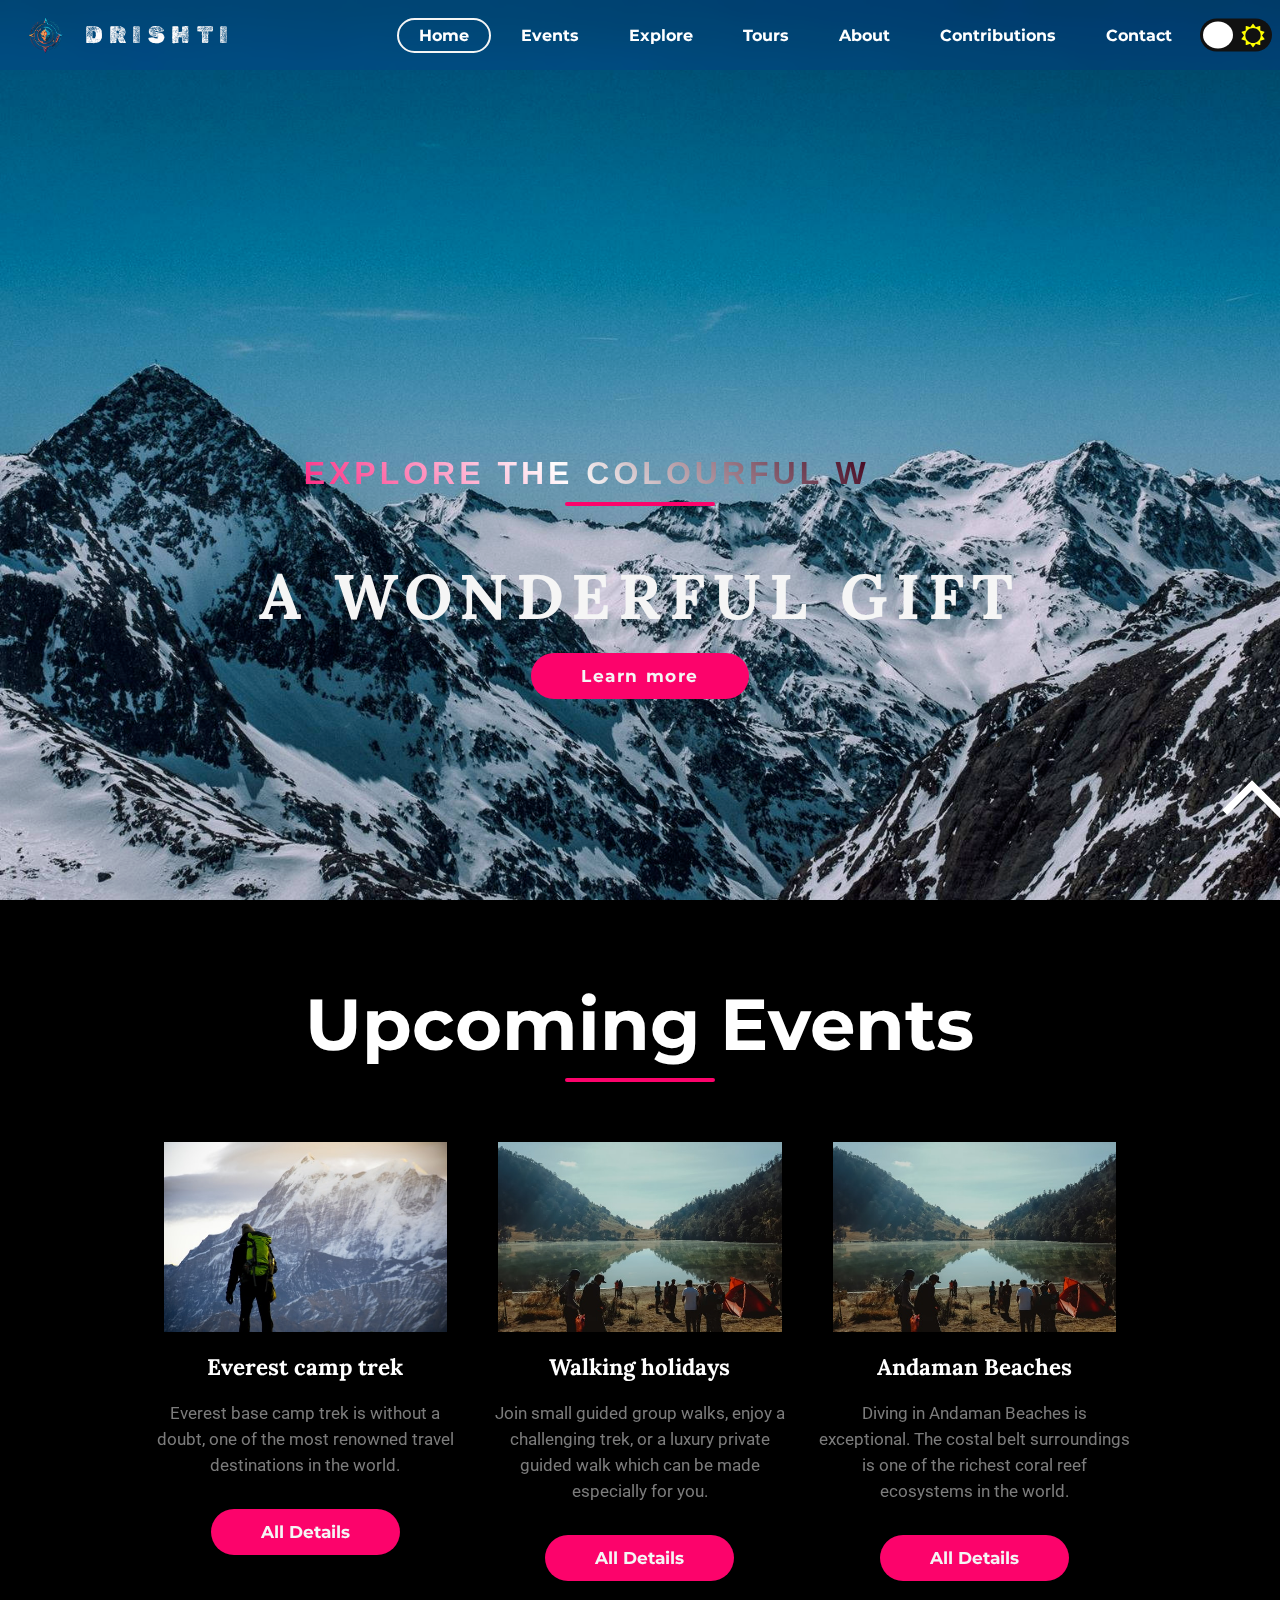
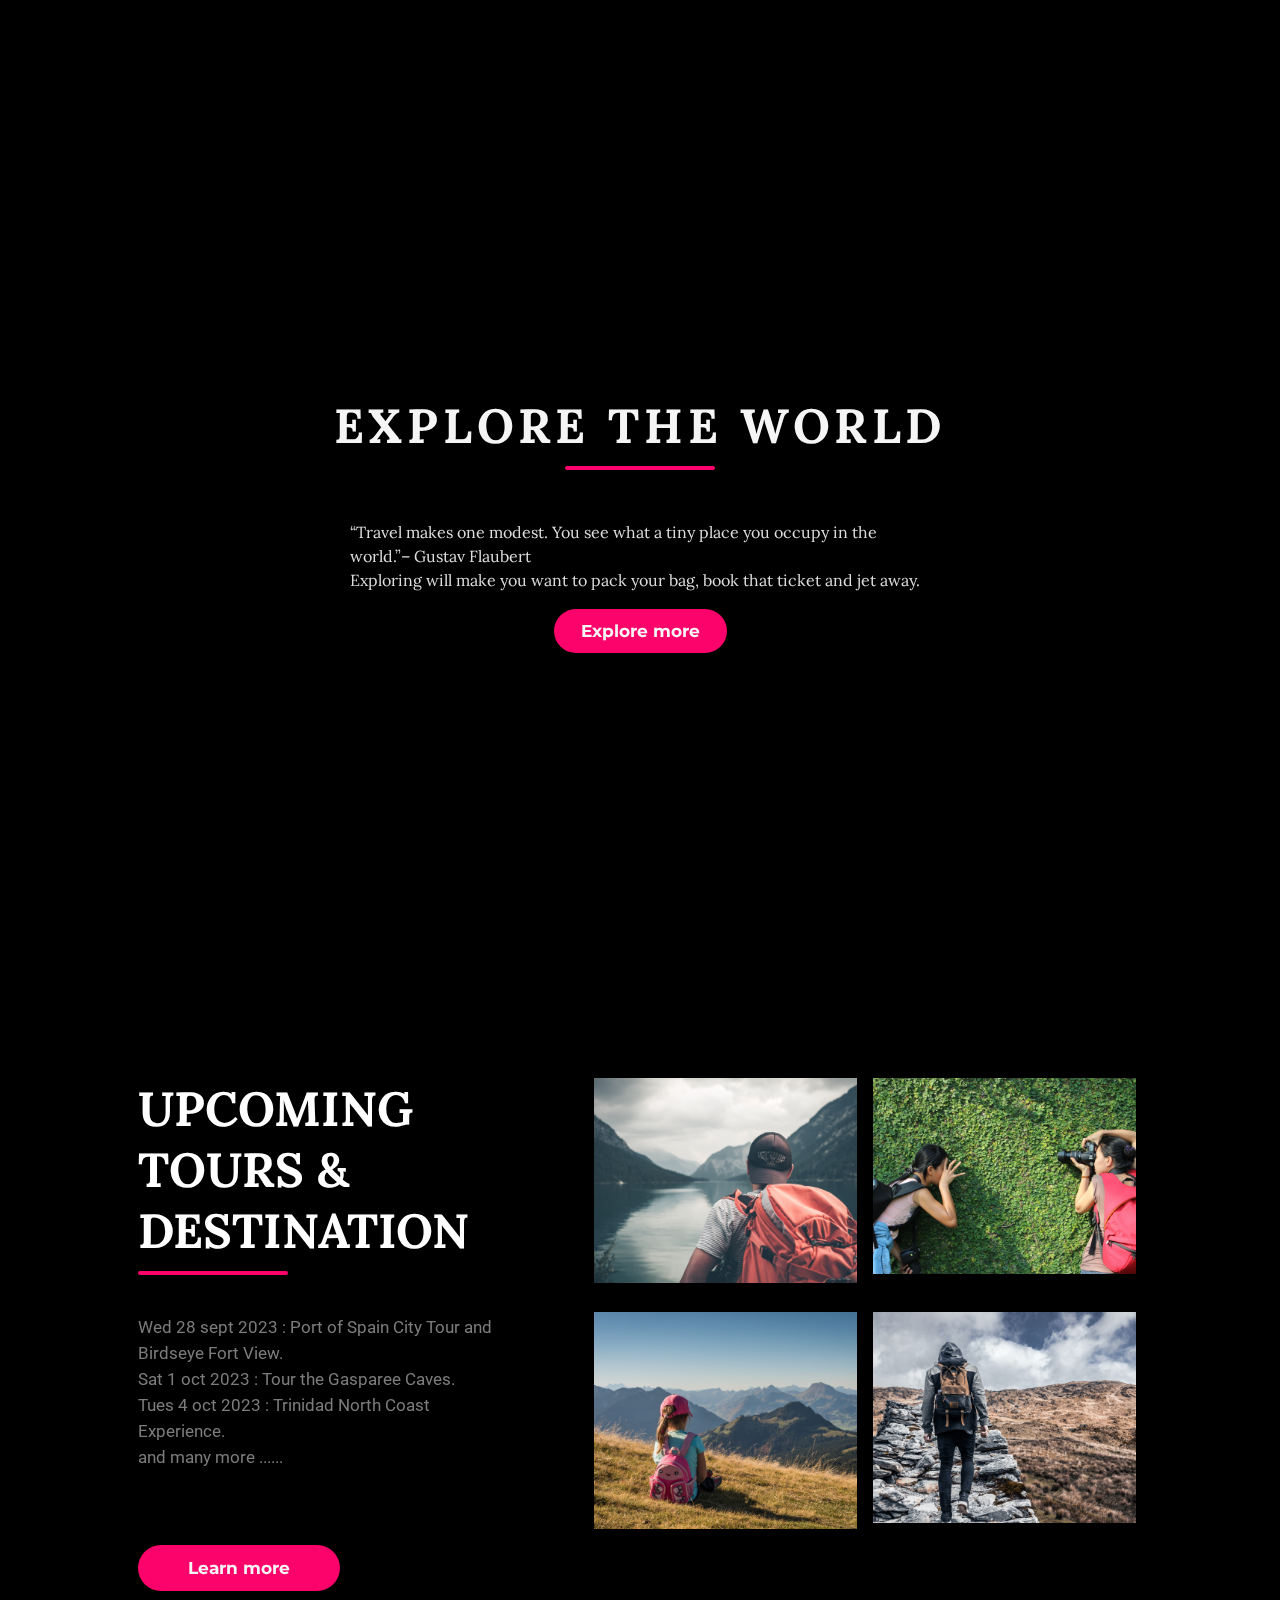
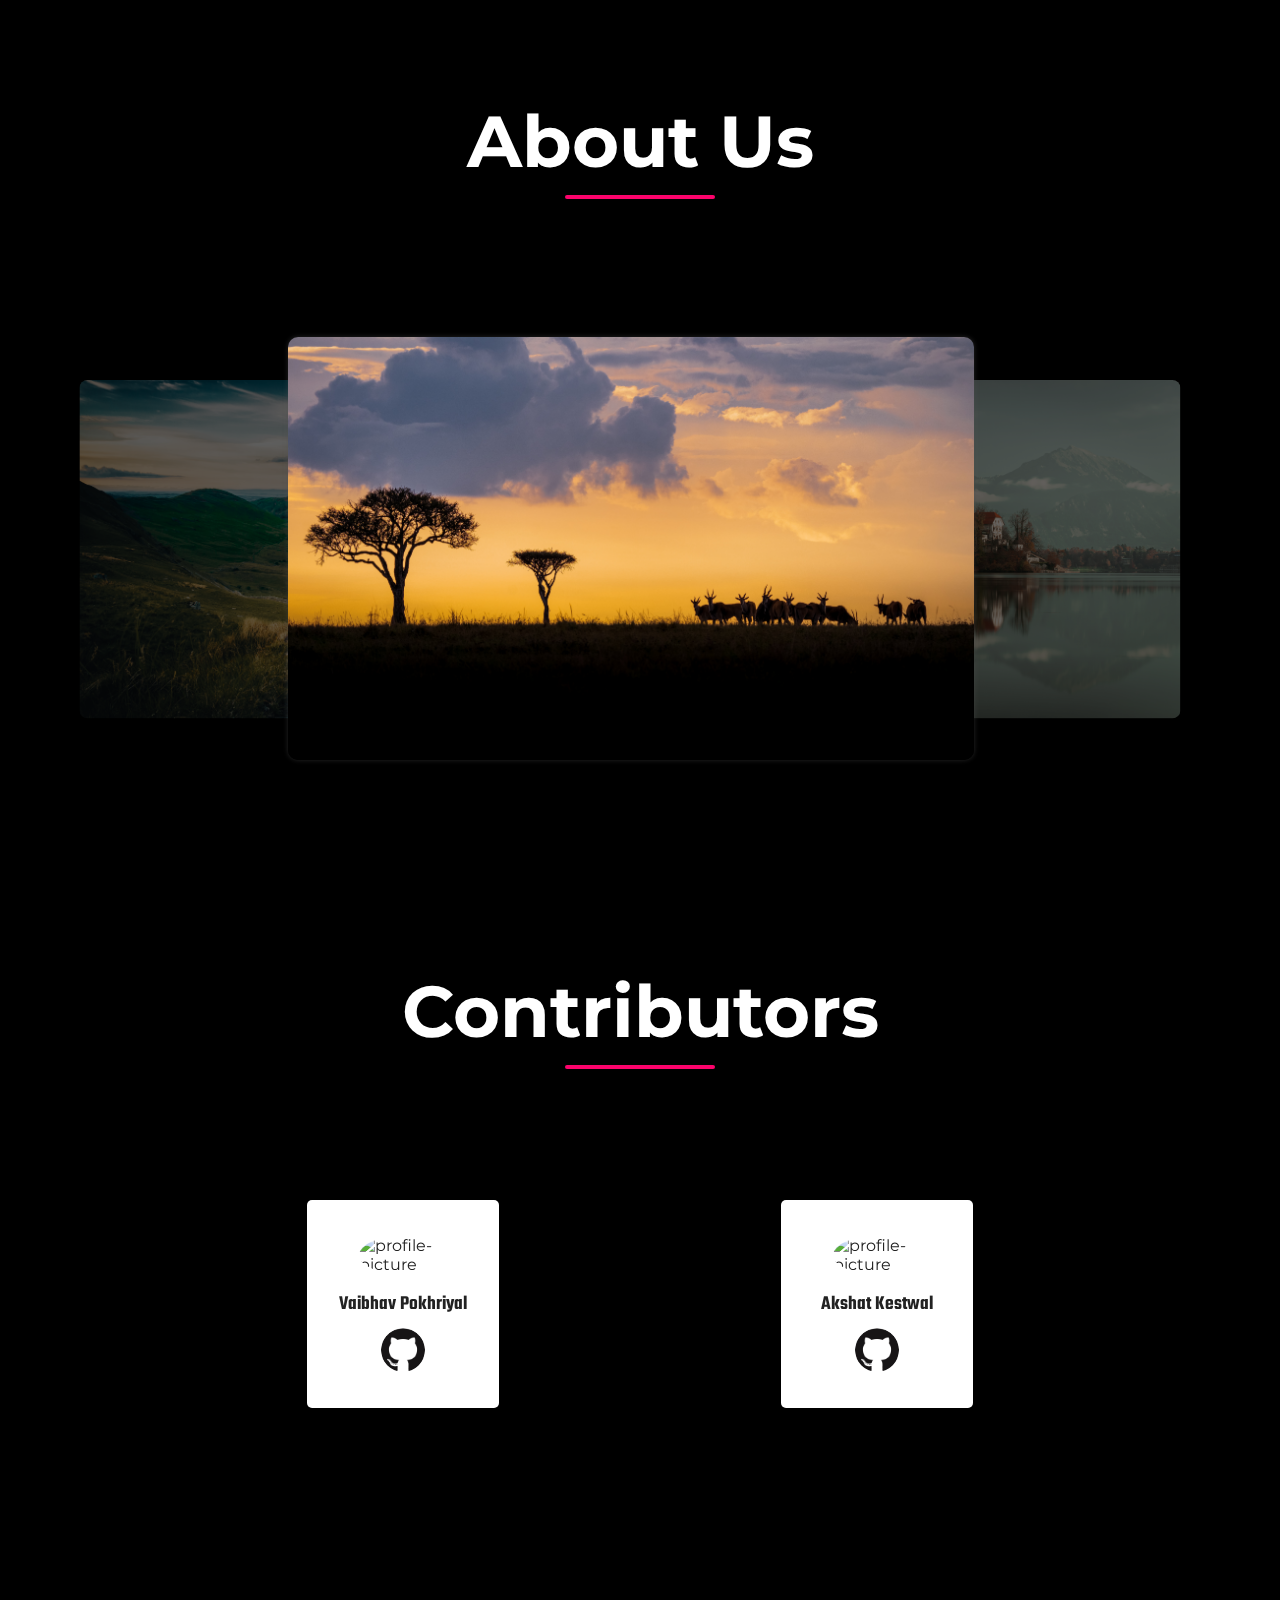
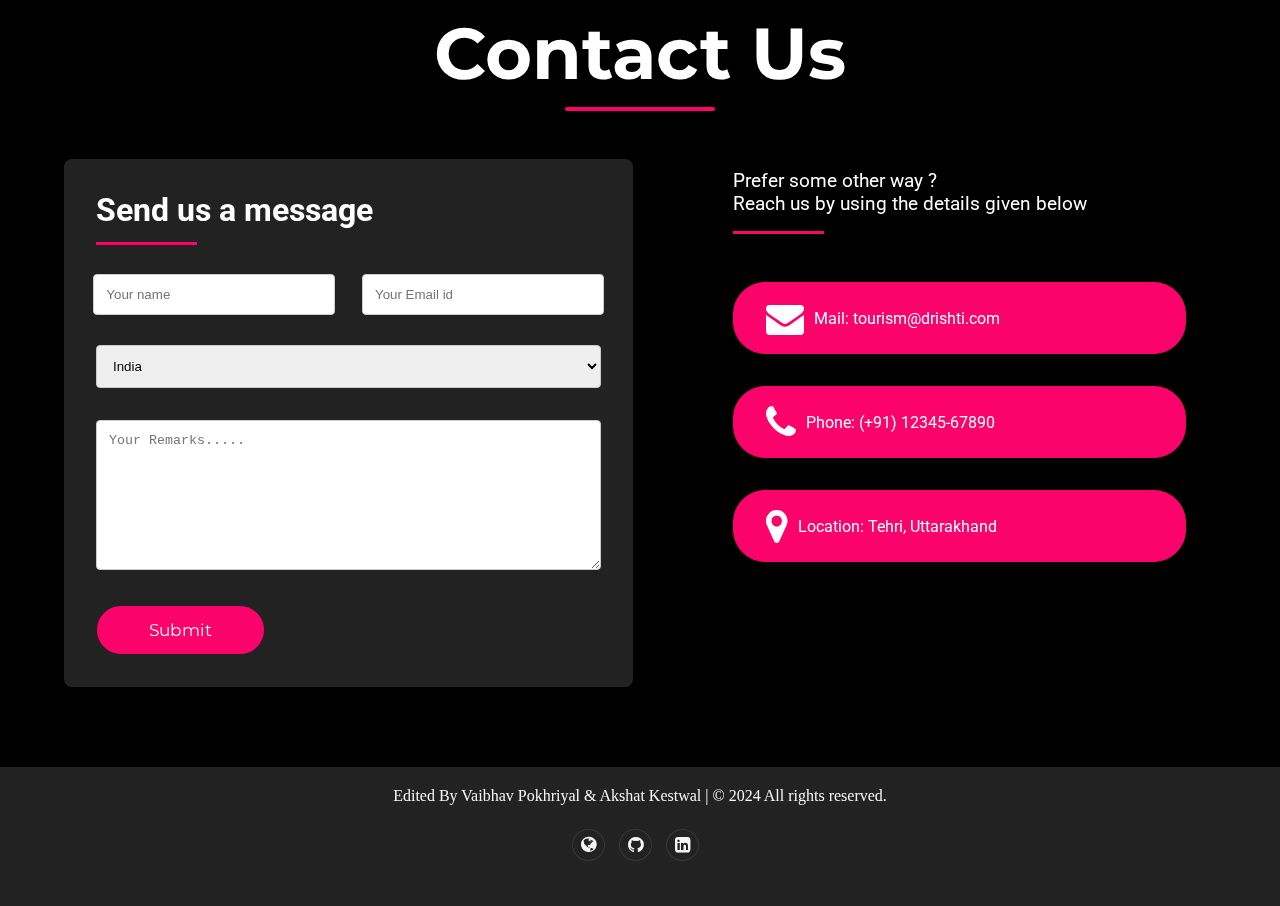
==== tourism-website-main/index.html @ ab13d8f0 "Added Web homepage" ====
<!DOCTYPE html>
<html lang="en">
    <head>
        <meta charset="UTF-8" />
        <meta http-equiv="X-UA-Compatible" content="IE=edge" />
        <meta name="viewport" content="width=device-width, initial-scale=1.0" />
        <title>Drishti</title>
        <link
            rel="stylesheet"
            href="https://cdnjs.cloudflare.com/ajax/libs/font-awesome/4.7.0/css/font-awesome.min.css"
        />
        <link rel="stylesheet" href="css/style.css" />
        <link rel="stylesheet" href="css/responsive.css" />
        <link
            rel="apple-touch-icon"
            sizes="180x180"
            href="img/apple-touch-icon.png"
        />
        <link
            rel="icon"
            type="image/png"
            sizes="32x32"
            href="img/favicon-32x32.png"
        />
        <link
            rel="icon"
            type="image/png"
            sizes="16x16"
            href="img/favicon-16x16.png"
        />
        <link rel="manifest" href="/site.webmanifest" />
    </head>
    <body
        onload='if (window.location.href.substr(window.location.href.length - 6) == "#about") { introAboutLogoTransition(); }'
    >
        <!--navbar-->
        <nav class="navbar glass" style="height: 70px">
            <span
                ><a href="#home" style="display: flex; align-items: center"
                    ><img
                        class="img2"
                        src="./img/mountain.png"
                        width="40"
                        style="margin: -25px -10px -25px -20px"
                    />
                    <h1 class="logo">&nbsp;DRISHTI</h1></a
                ></span
            >
            <ul class="nav-links">
                <li>
                    <a href="#home" id="pri" class="active cir_border">Home</a>
                </li>
                <li><a href="#events" id="sec" class="cir_border">Events</a></li>
                <li>
                    <a href="#explore" id="tri" class="cir_border">Explore</a>
                </li>
                <li>
                    <a href="#tours" id="quad" class="cir_border">Tours</a>
                </li>
                <li><a href="#about" id="quint" class="cir_border">About</a></li>
                <li>
                    <a href="#contribution" id="hex" class="cir_border"
                        >Contributions</a
                    >
                </li>
                <li>
                    <a href="#contact" id="hept" class="cir_border">Contact</a>
                </li>
                <li>
                    <div>
                        <input
                            type="checkbox"
                            class="checkbox dark"
                            id="checkbox"
                        />
                        <label for="checkbox" class="label">
                            <i class="fa fa-moon-o"></i>
                            <i class="fa fa-sun-o"></i>
                            <div class="ball"></div>
                        </label>
                    </div>
                </li>
            </ul>
            <img src="./img/menu-btn.png" alt="" class="menu-btn" />
        </nav>
        <!--navbar-->

        <header id="home">
            <div class="header-content">
                <h2 id="quote">Explore the colourful World</h2>
                <div class="line"></div>
                <h1>A WONDERFUL GIFT</h1>
                <a
                    href="#about"
                    class="ctn"
                    onclick='removeall(); $("#quad").css("border", "2px solid whitesmoke"); $("#quad").css("border-radius", "20px");'
                    >Learn more</a
                >
            </div>
        </header>

        <!--Events-->
        <section class="events" id="events">
            <div class="container">
                <div class="title">
                    <h1 class="dark">Upcoming Events</h1>
                    <div class="line"></div>
                </div>
                <div class="row">
                    <article class="card col">
                        <img class="card-img" src="./img/img1.jfif" />
                        <h4 class="dark">Everest camp trek</h4>
                        <p class="font-color">
                            Everest base camp trek is without a doubt, one of
                            the most renowned travel destinations in the world.
                        </p>
                        <a href="#" class="ctn">All Details</a>
                    </article>
                    <article class="card col">
                        <img src="./img/img2.jfif" />
                        <h4 class="dark">Walking holidays</h4>
                        <p class="font-color">
                            Join small guided group walks, enjoy a challenging
                            trek, or a luxury private guided walk which can be
                            made especially for you.
                        </p>
                        <a href="#" class="ctn">All Details</a>
                    </article>
                    <article class="card col">
                        <img src="./img/img2.jfif" />
                        <h4 class="dark">Andaman Beaches</h4>
                        <p class="font-color">
                            Diving in Andaman Beaches is exceptional. The costal
                            belt surroundings is one of the richest coral reef
                            ecosystems in the world.
                        </p>
                        <a href="#" class="ctn">All Details</a>
                    </article>
                </div>
            </div>
        </section>
        <!--Events-->

        <!--Explore-->
        <section class="explore" id="explore">
            <div class="explore-content">
                <h1>EXPLORE THE WORLD</h1>
                <div class="line"></div>
                <p>
                    “Travel makes one modest. You see what a tiny place you
                    occupy in the world.”– Gustav Flaubert <br />Exploring will
                    make you want to pack your bag, book that ticket and jet
                    away.
                </p>
                <a href="#" class="ctn">Explore more</a>
            </div>
        </section>
        <!--Explore-->

        <!--tours-->
        <section class="tours" id="tours">
            <div class="container row">
                <div class="col content-col">
                    <h1 class="font-color">UPCOMING TOURS & DESTINATION</h1>
                    <div class="line"></div>
                    <p>
                        Wed 28 sept 2023 : Port of Spain City Tour and Birdseye
                        Fort View. <br />
                        Sat 1 oct 2023 : Tour the Gasparee Caves.<br />
                        Tues 4 oct 2023 : Trinidad North Coast Experience.
                        <br />
                        and many more ......
                    </p>
                    <a href="#" class="ctn">Learn more</a>
                </div>
                <div class="image-col">
                    <div class="image-gallery">
                        <img src="./img/img3.png" alt="" />
                        <img src="./img/img4.png" alt="" />
                        <img src="./img/img5.png" alt="" />
                        <img src="./img/img6.png" alt="" />
                    </div>
                </div>
            </div>
            <br /><br /><br /><br />
        </section>
        <!--tours-->

        <!-- About -->
        <section id="about">
            <div class="title">
                <h1 class="font-color">About Us</h1>
                <div class="line"></div>
            </div>
            <br />
            <div id="about_us">
                <div class="boxx">
                    <div class="containerx">
                        <input type="radio" name="slider" id="item-1" checked />
                        <input type="radio" name="slider" id="item-2" />
                        <input type="radio" name="slider" id="item-3" />
                        <div class="cards">
                            <label class="cardt" for="item-1" id="col-img-1">
                                <img src="./img/carousel-img4.jpg" />
                            </label>
                            <label class="cardt" for="item-2" id="col-img-2">
                                <img src="./img/carousel-img5.jpg" />
                            </label>
                            <label class="cardt" for="item-3" id="col-img-3">
                                <img src="./img/carousel-img6.jpg" />
                            </label>
                            
                        </div>
                    </div>
                    <span id="about-quad"
                        ><a href="#home"
                            ><center>
                                <h1
                                    style="
                                        font-family: var(--ff-montserrat);
                                        color: white;
                                    "
                                >
                                    Find that
                                </h1>
                                <br />
                                <img
                                    class="img2"
                                    src="./img/logo_dark.jpg"
                                    width="200"
                                    style="border-radius: 12%"
                                />
                                <br />
                                <h1 class="logo" style="font-size: 50px">
                                    DRISHTI
                                </h1>
                            </center>
                        </a>
                    </span>
                </div>
            </div>
        </section>
        <!-- About -->

        <!-- Contributions -->
        <div class="title">
            <h1 class="font-color">Contributors</h1>
            <div class="line"></div>
        </div>
        <section class="contributors" id="contribution">
            <div class="concard">
                <img
                    src="https://github.com/VaibhavPo.png"
                    alt="profile-picture"
                    class="pfp"
                />
                <div class="text">
                    <h1>Vaibhav Pokhriyal</h1>
                </div>
                <div class="logolink">
                    <a href="https://github.com/VaibhavPo" target="_blank"
                        ><img
                            src="img/GitHub120px.png"
                            alt="Github-Logo"
                            class="github-logo"
                    /></a>
                </div>
            </div>


            <div class="concard">
                <img
                    src="https://github.com/Akshatkestwal4.png"
                    alt="profile-picture"
                    class="pfp"
                />
                <div class="text">
                    <h1>Akshat Kestwal</h1>
                </div>
                <div class="logolink">
                    <a href="https://github.com/Akshatkestwal4" target="_blank"
                        ><img
                            src="img/GitHub120px.png"
                            alt="Github-Logo"
                            class="github-logo"
                    /></a>
                </div>
            </div>





<!--  -->








        </section>
        <!-- Contributions -->

        <!-- contact -->
        <section id="contact">
            <div class="title">
                <h1 class="font-color">Contact Us</h1>
                <div class="line"></div>
            </div>
            <div class="contact_us">
                <form class="cform" action="" method="post">
                    <div class="crow-message">
                        <h1 class="color">Send us a message</h1>
                        <div></div>
                    </div>
                    <div class="crow-in">
                        <input
                            type="text"
                            id="name"
                            name="name"
                            placeholder="Your name"
                        />
                        <input
                            type="text"
                            id="email"
                            name="email"
                            placeholder="Your Email id"
                        />
                    </div>
                    <div class="crow">
                        <div class="ccol-left">
                            <select name="country" id="country">
                                <option value="India">India</option>
                                <option value="Russia">Russia</option>
                                <option value="usa">USA</option>
                                <option value="Japan">Japan</option>
                                <option value="France">France</option>
                                <option value="Brazil">Brazil</option>
                            </select>
                        </div>
                    </div>
                    <div class="crow">
                        <div class="ccol-left">
                            <textarea
                                type="text"
                                id="remarks"
                                name="remarks"
                                placeholder="Your Remarks....."
                                style="height: 150px"
                            ></textarea>
                        </div>
                    </div>
                    <input class="crow-s" type="submit" value="Submit" />
                </form>
                <div class="cbox">
                    <div>
                        <p class="cbox-message">
                            Prefer some other way ?<br />Reach us by using the
                            details given below
                        </p>
                        <div class="cbox-line"></div>
                    </div>
                    <div class="c_boxx">
                        <a href="mailto:abc@gmail.com"
                            ><i class="fa fa-envelope"></i>
                            Mail: tourism@drishti.com
                        </a>
                    </div>
                    <div class="c_boxx">
                        <a href="tel:+91-12345-67890"
                            ><i class="fa fa-phone"></i>
                            Phone: (+91) 12345-67890
                        </a>
                    </div>
                    <div class="c_boxx">
                        <a href="#"
                            ><i class="fa fa-map-marker"></i>
                            Location: Tehri, Uttarakhand
                        </a>
                    </div>
                </div>
            </div>
        </section>
        <!-- contact  -->
        <!-- up scroll -->
        <i class="arrow"  onclick="topFunction()" id="upbtn"></i>
        <!-- end -->
        <!--footer-->
        <section class="footer">
            <span
                >Edited By Vaibhav Pokhriyal & Akshat Kestwal | &#169; 2024 All rights
                reserved.</span
            >
            <div class="social">
                <li>
                    <a
                        href=""
                        target="_blank"
                        rel="noreferrer"
                        ><i class="fa fa-globe"></i
                    ></a>
                    <a
                        href="https://github.com/VaibhavPo"
                        target="_blank"
                        rel="noreferrer"
                        ><i class="fa fa-github"></i
                    ></a>
                    <a
                        href="https://www.linkedin.com/in/vaibhav-pokhriyal-237b86259/"
                        target="_blank"
                        rel="noreferrer"
                        ><i class="fa fa-linkedin-square"></i
                    ></a>
                </li>
            </div>
        </section>
        <!--footer-->

        <script>
            const menuBtn = document.querySelector(".menu-btn");
            const navlinks = document.querySelector(".nav-links");

            menuBtn.addEventListener("click", () => {
                navlinks.classList.toggle("mobile-menu");
            });
        </script>
        <script src="https://code.jquery.com/jquery-3.6.0.js"></script>
        <script src="js/script.js"></script>
    </body>
</html>
---- tourism-website-main/css/style.css ----
/* Google fonts */

@import url("https://fonts.googleapis.com/css2?family=Lora:wght@400;700&family=Montserrat:wght@400;800&family=Parisienne&family=Roboto&family=Teko:wght@300&display=swap");
@import url("https://fonts.googleapis.com/css2?family=Rubik+Dirt&display=swap");

/* Root element (aka html) */
:root {
  box-sizing: border-box;
  scroll-behavior: smooth;

  /* CSS Variables */
  /* Fonts */
  --ff-parisienne: "Parisienne", cursive;
  --ff-montserrat: "Montserrat", sans-serif;
  --ff-lora: "Lora", serif;
  --ff-roboto: "Roboto", sans-serif;
  --ff-rubik-dirt: "Rubik Dirt", cursive;
  --fs-paragraphs: calc(0.8rem + 0.35vw);
  --fs-links-btns: calc(0.65rem + 0.5vw);
}

/* Global */
*,
*::before,
*::after {
  margin: 0;
  padding: 0;
  box-sizing: inherit;
}

img {
  max-width: 100%;
  display: block;
}

a {
  text-decoration: none;
}

ul {
  list-style: none;
}

span {
  color: #7c7c7c;
  padding: 0px 40px;
}

/* .active {
  color: #fc036b;
  border-radius: 20px;
  background: whitesmoke;
  font-weight: bold;
} */

body,
html {
  overflow-x: hidden;
  box-sizing: border-box;
}

.container {
  width: 98%;
  max-width: 91rem;
  margin: 0 auto;
}

/*scrollbar*/

::-webkit-scrollbar {
  width: 10px;
}

::-webkit-scrollbar-thumb {
  background: gray;
  border-radius: 10px;
}

/* Navbar */

.navbar {
  position: fixed;
  top: 0;
  left: 0;
  background: rgba(0, 0, 0, 0.2);
  backdrop-filter: saturate(180%) blur(10px);
  display: flex;
  width: 100%;
  justify-content: space-between;
  align-items: center;
  padding: 12px 5px;
  z-index: 10;
  color: whitesmoke;
}

.logo {
  font-family: var(--ff-rubik-dirt);
  font-size: 1.5rem;
  text-transform: uppercase;
  letter-spacing: 0.4rem;
  padding: 0 1.2rem;
  font-weight: 300;
  color: rgb(254, 252, 252); 
  
  
}



.nav-links {
  display: flex;
  align-items: center;
}

.nav-links li {
  font-family: var(--ff-montserrat);
  margin: 0px 15px;
}

.nav-links li a {
  color: white;
  cursor: pointer;
}

.cir_border {
  padding: 6px 20px;
  font-weight: bold;
  border: 2px hidden whitesmoke;
  border-radius: 20px;
  margin: 0px -10px;
}

header {
  width: 100vw;
  height: 100vh;
  background-image: url("../img/bg.png");
  background-position: bottom;
  background-attachment: fixed;
  background-size: cover;
  display: flex;
  align-items: end;
  justify-content: center;
}

.header-content {
  font-family: var(--ff-lora);
  letter-spacing: 0.5rem;
  color: whitesmoke;
  text-align: center;
  z-index: 1;
  padding: 4rem;
  margin-bottom: 150px;
}

.header-content a {
  letter-spacing: 0.1rem;
}

.header-content h2 {
  font-size: 4vmin;
}

.line {
  width: 150px;
  height: 4px;
  background: #fc036b;
  margin: 10px auto;
  border-radius: 5px;
}

.header-content h1 {
  font-size: 7vmin;
  margin-top: 50px;
  margin-bottom: 30px;
}

.ctn {
  font-family: var(--ff-montserrat);
  font-size: var(--fs-links-btns);
  font-weight: 700;
  padding: 13px 50px;
  background: #fc036b;
  border-radius: 30px;
  color: whitesmoke;
}

.menu-btn {
  position: absolute;
  top: 30px;
  right: 30px;
  width: 40px;
  cursor: pointer;
  display: none;
}

/* Events */
section {
  width: 80%;
  margin: 80px auto;
}

.title {
  text-align: center;
  font-family: var(--ff-montserrat);
  font-size: 4vmin;
}

.row {
  display: flex;
  width: 100%;
  justify-content: space-between;
  align-items: center;
}

.card {
  cursor: pointer;
  height :400px
}

.row .col {
  display: flex;
  flex-direction: column;
  align-items: center;
  margin: 10px;
  height: 450px;
}

.row .col img {
  width: 90%;
}

.events .row {
  margin-top: 50px;
}

.col > h4 {
  font-size: calc(1rem + 0.5vw);
  margin: 20px auto;
  font-family: var(--ff-lora);
}

.col p {
  color: #7c7c7c;
  padding: 0px 40px;
  font-size: var(--fs-paragraphs);
  font-family: var(--ff-roboto);
}

.col > p {
  color: #7c7c7c;
  padding: 0;
  line-height: 1.5;
  text-align: center;
  max-width: 35ch;
}

.events .ctn {
  margin-top: 30px;
}

/* explore */
.explore {
  width: 100%;
  height: 100vh;
  background-image: url(../img/bg2.png);
  background-attachment: fixed;
  background-position: center;
  background-size: cover;
  background-repeat: no-repeat;
  display: flex;
  align-items: center;
}

.explore-content {
  font-family: var(--ff-lora);
  color: whitesmoke;
  display: flex;
  align-items: center;
  flex-direction: column;
  margin-left: 8rem;
  position: relative;
  z-index: 1;
  padding: 2rem 17px;
  margin: auto;
}

.explore-content::after {
  content: "";
  position: absolute;
  inset: 0;
  z-index: -1;
  display: block;
  background: rgba(0, 0, 0, 0.2);
  backdrop-filter: blur(2.5px);
  border-radius: 0.5rem;
}

.explore-content h1 {
  /* width: 100%; */
  font-size: calc(2.2rem + 1vw);
  letter-spacing: 0.3rem;
  margin: auto;
}

.explore-content .line {
  margin-bottom: 50px;
}

.explore-content p {
  color: rgb(221, 221, 221);
  max-width: 65ch;
  line-height: 1.5;
  text-align: left;
  padding: 0px 35px;
}

.explore-content .ctn {
  margin: 17px auto;
  padding: 12px 27px;
}

/* tours */
.image-gallery {
  display: grid;
  gap: 1.8rem 1rem;
  grid-template-columns: repeat(2, 1fr);
  justify-content: center;
  padding: 1rem;
}

.tours .row {
  gap: 4rem;
}

.content-col {
  position: relative;
}

.content-col h1 {
  font-size: calc(2.2rem + 1vw);
  font-family: var(--ff-lora);
  max-width: 15.5ch;
}

.content-col .line {
  margin-left: 0;
}

.content-col p {
  padding: 0;
  margin: 30px 0;
  width: 100%;
  text-align: left;
  max-width: 40ch;
}

.content-col .ctn {
  position: absolute;
  left: 0;
  bottom: -14%;
}

/* about */
#about {
  width: 100%;
}

#about_us {
  background: url("https://awe365.com/wp-content/uploads/2013/07/adventure-sports-hang-gliding-flickrcc-image-by-Steve-Slater.jpg");
  width: 100%;
  height: 630px;
  background-repeat: no-repeat;
  background-size: cover;
  background-attachment: fixed;
  margin: 30px 0px 0px 0px;
}

#about_us div {
  padding: 10px;
  display: grid;
  align-items: center; 
  grid-template-columns: 2fr 1fr 1fr;
  column-gap: 5px;
  position: relative;
}


#about_us div span {
  margin: 0;
  position: absolute;
  top: 60%;
  opacity: 0;
  left: 80%;
  -ms-transform: translate(-50%, -50%);
  transform: translate(-50%, -50%);
  transition: 1s;
}

#about_us p {
  width: 43em;
  color: white;
  text-align: justify;
  padding-top: 14em;
  font-family: "Work Sans", sans-serif;
  margin-left: 6em;
}

#about_us p::first-letter {
  padding-left: 47px;
  font-size: 55px;
  color: #fc036b;
}

/* Contributors */
.contributors {
  display: flex;
  align-items: center;
  justify-content: space-evenly;
  margin-top: 0em;
  padding: 5em 2em;
  flex-wrap: wrap;
  width: 100%;
  min-height: 50vh;
  background-color: #000;
  font-family: "Montserrat", sans-serif;
}

.concard {
  background-color: #ffff;
  padding: 0.2em 0.5em;
  color: #222;
  height: 13em;
  width: 12em;
  border-radius: 5px;
  margin: 1.5em 0.5em;
  display: flex;
  flex-direction: column;
  align-items: center;
  justify-content: center;
}
.concard:hover {
  background-color: #fb036b;
  border-bottom: 5px solid #fff;
  color: #fff;
  transform: translateY(-7.5px);
  transition: background-color 0.5s ease, transform 1s ease,
    border-bottom 0.5s ease 0.2s;
}

.concard .pfp {
  width: 50%;
  border-radius: 100%;
}
.text {
  margin: 1em 0em 0em 0em;
  text-align: center;
  font-size: 1em;
}
.text h1 {
  font-weight: 600;
  font-size: 20px;
  font-family: "Teko", sans-serif;
}
.logolink {
  margin: 0.6em 0em 0em 0em;
  width: 25%;
}
.logolink img {
  border-radius: 100%;
  background-color: #ffff;
}
.logolink .github-logo {
  width: 100%;
}

/* contact */
#contact {
  width: 90%;
}

.contact_us {
  margin-top: 3rem;
  display: flex;
  font-family: var(--ff-roboto);
}

form {
  width: 50%;
}

.cbox {
  width: 45%;
  margin-left: 70px;
  padding: 10px 30px;
}

.cbox-message {
  font-size: 1.2em;
  margin: 0;
}

.cbox-line {
  width: 20%;
  height: 0.2em;
  background-color: #fb036b;
  margin-bottom: 3em;
  margin-top: 1em;
}

.c_boxx a p {
  color: white;
  font-size: 1em;
  font-weight: 100;
  padding: 1rem;
  padding: 0px 40px;
}

.c_boxx a {
  padding: 1em;
  margin-bottom: 2em;
  padding-left: 2em;
  border: 0.1em solid #fc036b;
  background-color: #fc036b;
  color: white;
  display: flex;
  border-radius: 2em;
  align-items: center;
  border: #fc036b 0.1em solid;
  font-size: 1em;
}

.c_boxx a:hover {
  background-color: white;
  color: #fc036b;
  transition: all 0.5s ease;
}

.c_boxx i {
  font-size: 38px;
  margin-right: 10px;
  /* margin-left: 0.5em; */
}

input[type="text"],
select,
textarea {
  width: 100%;
  padding: 12px;
  border: 1px solid #ccc;
  border-radius: 4px;
  resize: vertical;
}

label {
  padding: 0px 0px 7px 6px;
  display: inline-block;
}

input[type="submit"] {
  background-color: #fc036b;
  color: whitesmoke;
  padding: 12px 50px;
  border: 2px solid #fc036b;
  border-radius: 100vmax;
  cursor: pointer;
  font-family: var(--ff-montserrat);
  font-size: var(--fs-links-btns);
}

input[type="submit"]:hover {
  background-color: whitesmoke;
  color: #fc036b;
}

.cform {
  background-color: #222;
  padding: 1em;
  border-radius: 0.5rem;
}

.ccol {
  float: left;
  width: 25%;
  margin-top: 6px;
}

.crow-in {
  width: 100%;
  display: flex;
  justify-content: space-between;
}

.crow-message {
  margin: 1rem;
}

.crow-message div {
  width: 20%;
  display: block;
  height: 1em;
  border-bottom: 3px solid #fc036b;
}

.ccol-left {
  margin: 1em;
}

.ccol {
  float: left;
  width: 100%;
  margin-top: 6px;
}

#name {
  width: 90%;
  margin: 1em;
}

#email {
  width: 90%;
  margin: 1em;
}

.crow:after,
.crow-s::after {
  content: "";
  display: table;
  clear: both;
}

.crow-s {
  margin: 1em;
  color: #fc036b;
}

/* footer */
.footer {
  width: 100%;
  min-height: 100px;
  padding: 20px 80px;
  margin: 0;
  background: #222;
  text-align: center;
}

.footer p {
  color: whitesmoke;
  margin: 20px auto;
  padding: 20px auto;
}

.footer span {
  display: block;
  color: whitesmoke;
  padding: 20px auto;
}

.social {
  width: 360px;
  margin: 30px auto;
}

.social li {
  list-style: none;
}

.social a {
  margin-right: 10px;
  font-size: 18px;
  background-color: transparent;
  border-radius: 50%;
  padding: 5px 8px;
  border: 1px solid rgba(255, 255, 255, 0.1);
}

.social a:hover {
  background-color: #fc036b;
}

.social i {
  display: inline;
  text-align: center;
  color: whitesmoke;
}

/* animations */
img {
  transition: transform 0.3s ease;
}

img:hover {
  transform: scale(1.1);
}

.cir_border:hover{
    color: #fc036b
}


.active {
  border: 2px solid whitesmoke;
  border-radius: 20px;
  color: #fc036b;
  cursor: pointer;
}

.ctn:hover {
  background: whitesmoke;
  color: #fc036b;
  box-shadow: 2px 2px 5px #00000056;
  cursor: pointer;
}

.nav-links .ctn:hover a {
  color: #fc036b;
}

body {
 background-color: black;
  color: white;
}

body.dark{
  background-color: white;
  color: black;
}

.checkbox {
  opacity: 0;
  position: absolute;
}

.label {
  width: 48px;
  height: 22px;
  background-color:#111;
  display: flex;
  border-radius:50px;
  align-items: center;
  justify-content: space-between;
  padding: 5px;
  position: relative;
  transform: scale(1.5);
}

.ball {
  width: 20px;
  height: 18px;
  background-color: white;
  position: absolute;
  top: 2px;
  left: 2px;
  border-radius: 50%;
  transition: transform 0.2s linear;
}

/*  target the elemenent after the label*/
.checkbox:checked + .label .ball{
  transform: translateX(24px);
}

.fa-moon-o {
  color: white;
}

.fa-sun-o {
  color: yellow;
}

.color{
  color:white;
}

/* scroll button */

.arrow {
  position: fixed; 
  z-index: 99;
  cursor: pointer; 
  padding: 15px; 
	width: 8vmin;
	height: 8vmin;
	box-sizing: border-box;
	left: 95%;
	top: 86%;
	transform: rotate(-45deg);
  
	
	&::before {
		content: '';
		width: 100%;
		height: 100%;
		border-width: .8vmin .8vmin 0 0;
		border-style: solid;
		border-color:  #fff;
		transition: .2s ease;
		display: block;
		transform-origin: 100% 0;
	}

	
	&:after {
		content: '';
		float: left;
		position: relative;
		top: -86%;
		width: 100%;
		height: 100%;
		border-width: 0 .8vmin 0 0;
		border-style: solid;
		border-color:  #fff;
		transform-origin: 100% 0;
		transition:.2s ease;
	}
	
	&:hover::after {
		transform: rotate(45deg);
		border-color:#fc036b;
		height: 120%;
	}
	&:hover::before {
		border-color:#fc036b;
		transform: scale(.8);
		
	}
	
}

/* Dark Mode Styles Scroll Button  */
.dark .arrow {
  &::before {
    border-color: black; 
  }

  &:after {
    border-color: black;
  }

  &:hover::after {
    border-color: #fc036b;
  }

  &:hover::before {
    border-color: #fc036b;
  }
}


#quote {
  position: relative;
  font-family: sans-serif;
  text-transform: uppercase;
  font-size: 2em;
  letter-spacing: 4px;
  overflow: hidden;
  background: linear-gradient(45deg, #fc036b, #fff, #41031d);
  background-repeat: no-repeat;
  background-size: 80%;
  animation: animate 8s linear infinite;
  -webkit-background-clip: text;
  -webkit-text-fill-color: rgba(255, 255, 255, 0);
}

@keyframes animate {
  0% {
    background-position: -500%;
  }
  100% {
    background-position: 500%;
  }
}


/* carousel */

@import url("https://fonts.googleapis.com/css?family=DM+Sans:400,500,700&display=swap");


input[type=radio] {
  display: none;
}

.cardt {
  position: absolute;
  width: 60%;
  height: 100%;
  left: 5vw;
  right: 0;
  top: 14%;
  margin: auto;
  transition: transform .4s ease;
  cursor: pointer;
}

.containerx {
  width: 100%;
  height: 50vh;
  transform-style: preserve-3d;
}

.cards {
  position: relative;
  width: 100vh;
  height: 100%;
}

.cards label img {
  width: 100%;
  height: 100%;
  border-radius: 10px;
  object-fit: cover;
}

#item-1:checked ~ .cards #col-img-3, #item-2:checked ~ .cards #col-img-1, #item-3:checked ~ .cards #col-img-2 {
  transform: translatex(-40%) scale(.8);
  opacity: .4;
  z-index: 0;
}

#item-1:checked ~ .cards #col-img-2, #item-2:checked ~ .cards #col-img-3, #item-3:checked ~ .cards #col-img-1 {
  transform: translatex(40%) scale(.8);
  opacity: .4;
  z-index: 0;
}

#item-1:checked ~ .cards #col-img-1, #item-2:checked ~ .cards #col-img-2, #item-3:checked ~ .cards #col-img-3 {
  transform: translatex(0) scale(1);
  opacity: 1;
  z-index: 1;
  
  img {
    box-shadow: 0px 0px 5px 0px rgba(81, 81, 81, 0.47);
  }
}

#item-2:checked ~ .player #test {
  transform: translateY(0);
}

#item-2:checked ~ .player #test  {
  transform: translateY(-40px);
}

#item-3:checked ~ .player #test  {
  transform: translateY(-80px);
}

/* end */
---- tourism-website-main/css/responsive.css ----
/* mobile responsiveness design */
@media screen and (max-width: 990px) {
  .contact_us {
    flex-direction: column;
    width: 100%;
  }
  form,
  .cbox {
    margin: auto;
    margin-bottom: 30px;
  }
}
@media screen and (max-width: 1130px) {
  .menu-btn {
    display: block;
  }

  .navbar {
    padding: 45px;
  }

  .logo {
    position: absolute;
    top: 30px;
    left: 15px;
  }

  .nav-links {
    flex-direction: column;
    width: 100%;
    height: 100vh;
    justify-content: center;
    background: #484872;
    margin-top: -900px;
    transition: all 0.5s ease;
  }

  .mobile-menu {
    margin-top: 602px;
    border-bottom-right-radius: 30%;
  }

  .nav-links li {
    margin: 30px auto;
  }
}

@media screen and (max-width: 1440px) {
	 .containerx {
	  top: 40%;
	  bottom: 40%;
	  transform-style: preserve-3d;
	}
	
	#about_us div {
		padding: 10px;
		display: block;
		align-items: normal;
	}
	
	.cards {
		position: relative;
		width: 90vw;
		height: 100%;
	}
	
	#about-quad {
		display: none;
	}
}

@media only screen and (max-width: 850px) {
  /*events*/
  .row {
    flex-direction: column;
  }

  .row .col {
    margin: 20px auto;
  }

  .col img {
    max-width: 90%;
  }

  /*explore*/
  .explore-content {
    width: 100%;
  }

  /*tours*/
  .tours {
    width: 100%;
  }

  /*footer*/
  .footer {
    padding: 10px;
  }
  .content-col {
    width: 100%;
  }
  #about_us p {
    width: 70%;
  }
}

@media screen and (max-width: 770px) {
  #about_us p {
    width: 85%;
    padding-top: 7em;
    margin: auto;
  }
  form,
  .cbox {
    width: 90%;
  }
  .ctn {
    margin: auto;
  }

  .explore-content {
    margin: 0 auto;
    text-align: center;
    width: 80%;
  }

  .explore-content .ctn {
    margin: 40px auto;
  }
}
@media screen and (max-width: 600px) {
  #about_us p {
    margin: auto;
  }
}
@media screen and (max-width: 470px) {
  .ctn {
    padding: 13px 25px;
  }
  .c_boxx a p {
    font-size: 17.5px;
  }
}
@media screen and (max-width: 400px) {
  .ctn {
    padding: 13px 25px;
  }
  .c_boxx a p {
    font-size: 16px;
  }
}

@media (max-width: 850px) {
  .content-col {
    text-align: center;
  }
  .content-col .line {
    margin: 0.5rem auto;
  }
  .content-col .ctn {
    margin: 0 auto;
    position: inherit;
  }
  .content-col p {
    max-width: 75%;
    text-align: justify;
  }
}
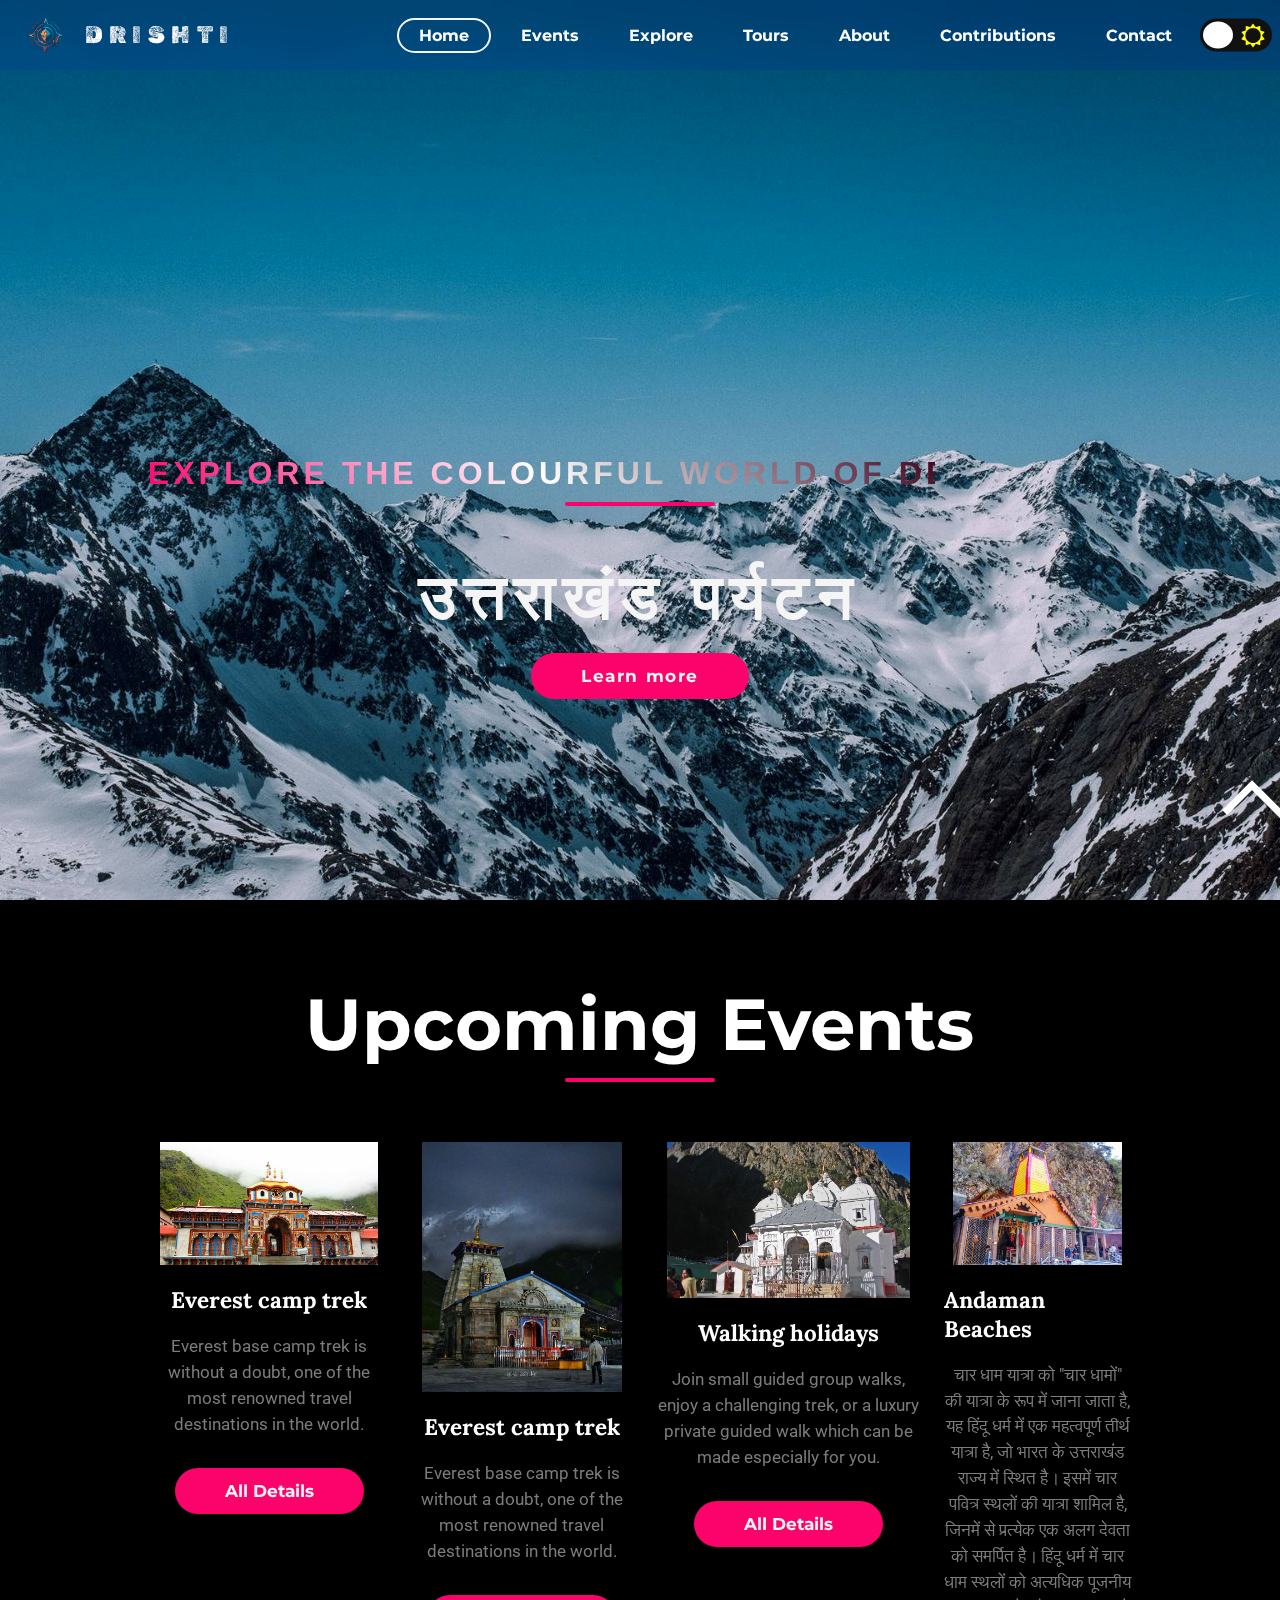
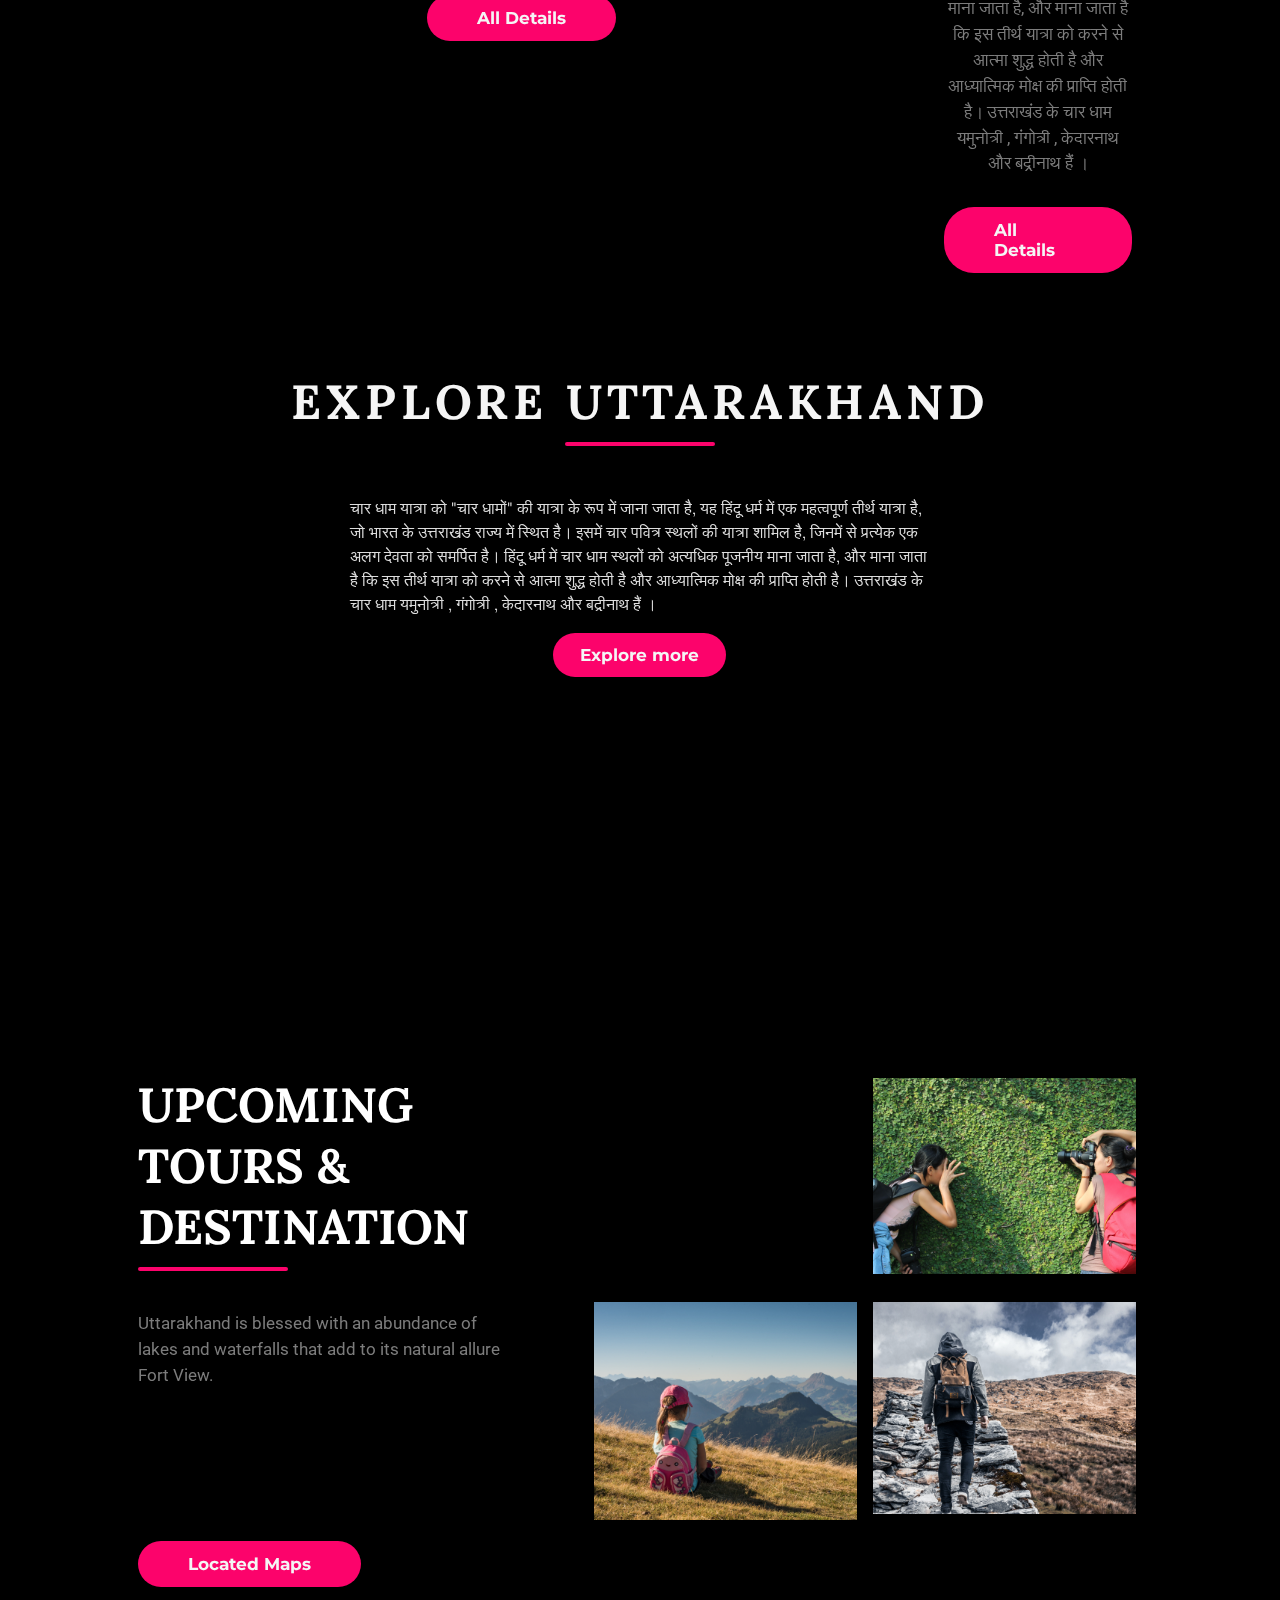
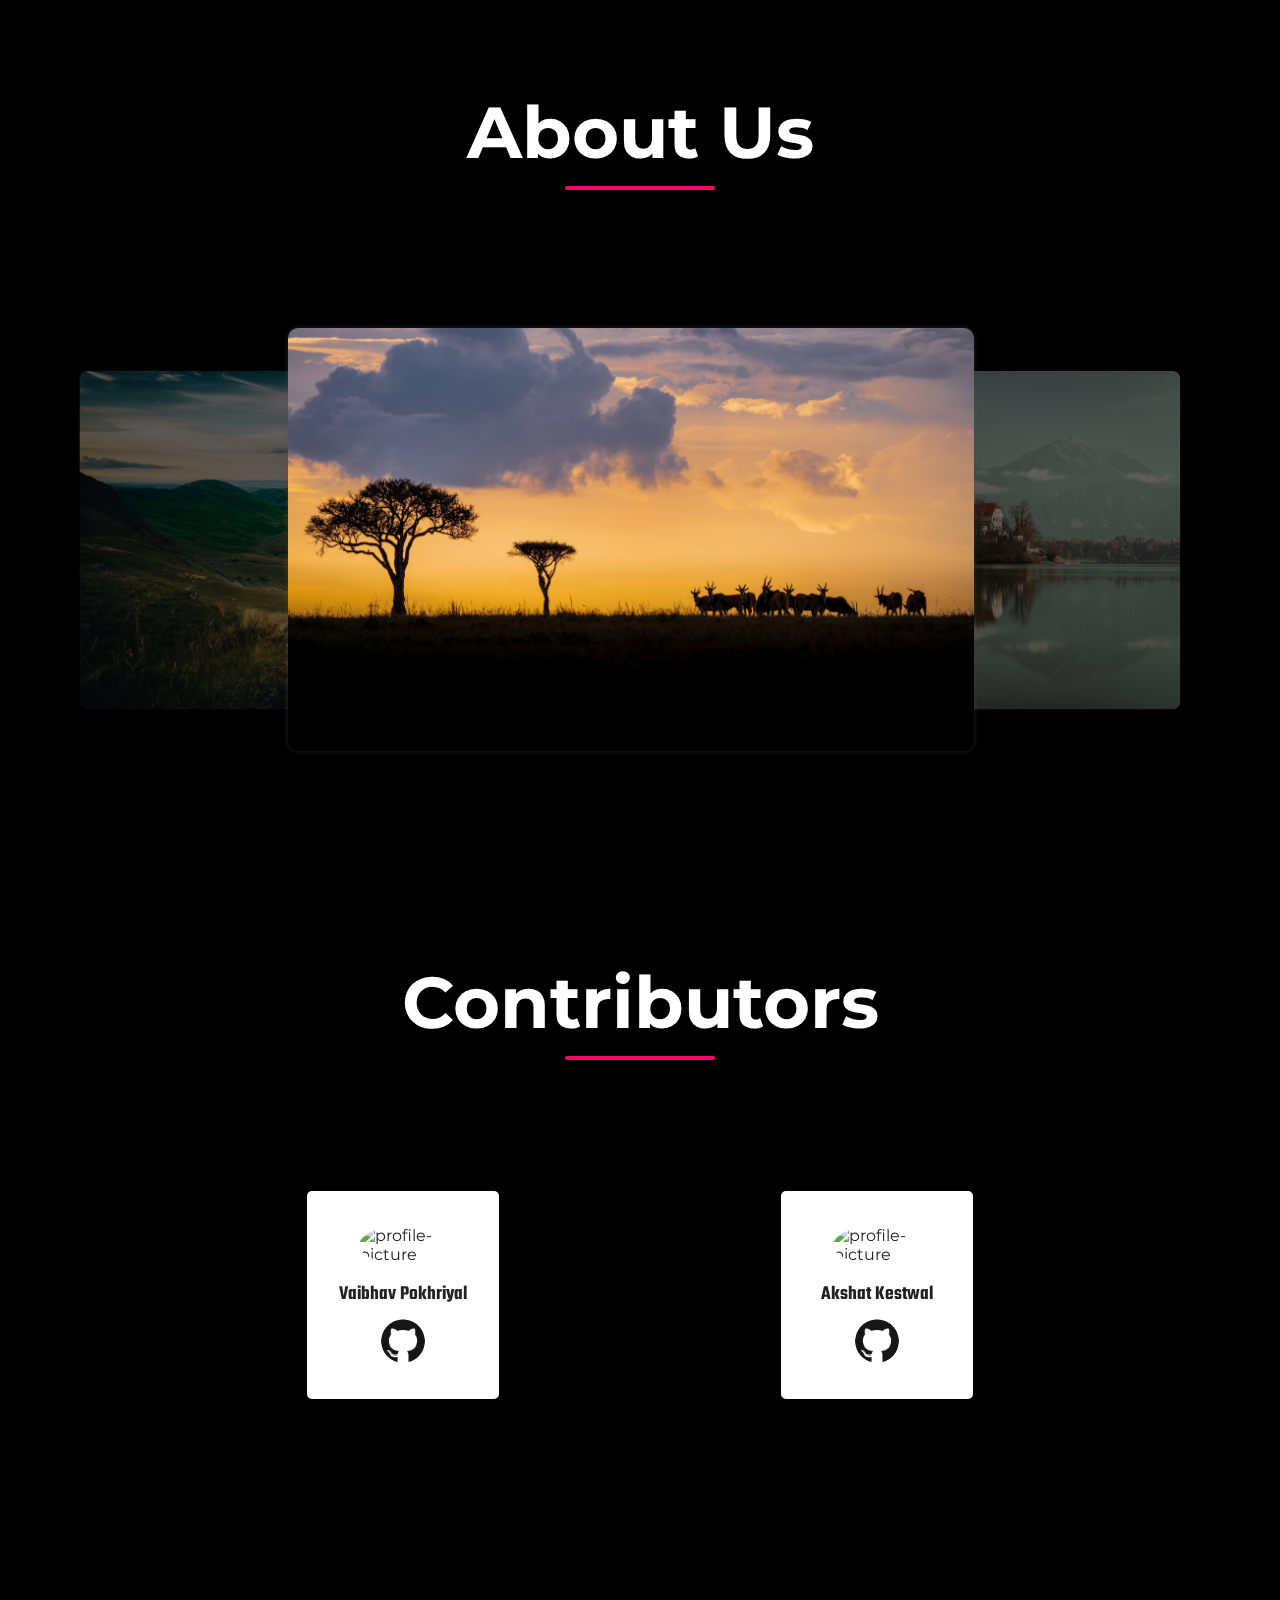
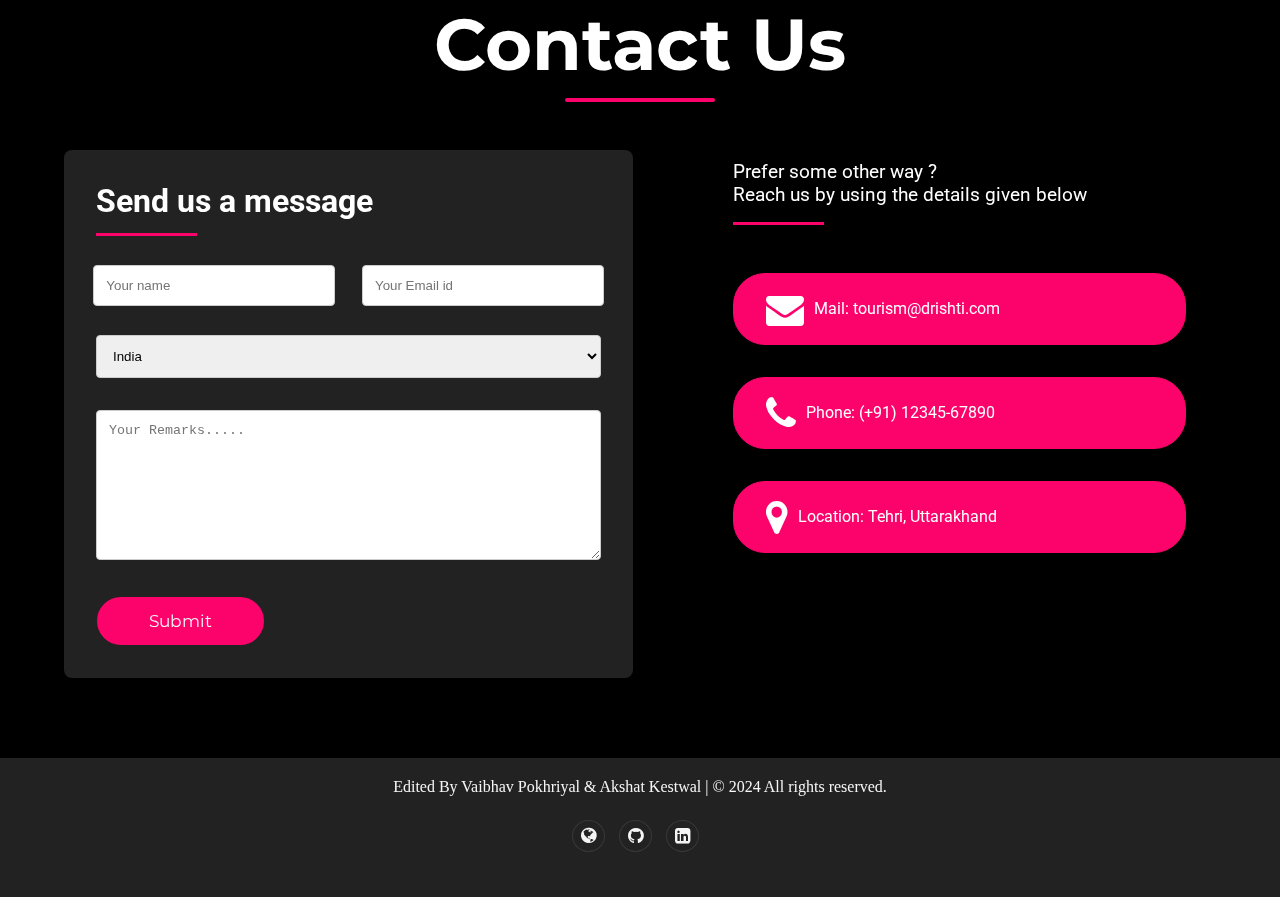
==== commit c830cde1: "change" ====
--- a/tourism-website-main/index.html
+++ b/tourism-website-main/index.html
@@ -87,9 +87,9 @@
 
         <header id="home">
             <div class="header-content">
-                <h2 id="quote">Explore the colourful World</h2>
+                <h2 id="quote">Explore the colourful World of Devbhoomi</h2>
                 <div class="line"></div>
-                <h1>A WONDERFUL GIFT</h1>
+                <h1> उत्तराखंड पर्यटन</h1>
                 <a
                     href="#about"
                     class="ctn"
@@ -117,7 +117,16 @@
                         <a href="#" class="ctn">All Details</a>
                     </article>
                     <article class="card col">
-                        <img src="./img/img2.jfif" />
+                        <img class="card-img" src="./img/img2.jfif" />
+                        <h4 class="dark">Everest camp trek</h4>
+                        <p class="font-color">
+                            Everest base camp trek is without a doubt, one of
+                            the most renowned travel destinations in the world.
+                        </p>
+                        <a href="#" class="ctn">All Details</a>
+                    </article>
+                    <article class="card col">
+                        <img src="./img/img3.jfif" />
                         <h4 class="dark">Walking holidays</h4>
                         <p class="font-color">
                             Join small guided group walks, enjoy a challenging
@@ -127,12 +136,10 @@
                         <a href="#" class="ctn">All Details</a>
                     </article>
                     <article class="card col">
-                        <img src="./img/img2.jfif" />
+                        <img src="./img/img4.jfif" />
                         <h4 class="dark">Andaman Beaches</h4>
                         <p class="font-color">
-                            Diving in Andaman Beaches is exceptional. The costal
-                            belt surroundings is one of the richest coral reef
-                            ecosystems in the world.
+                            चार धाम यात्रा को "चार धामों" की यात्रा के रूप में जाना जाता है, यह हिंदू धर्म में एक महत्वपूर्ण तीर्थ यात्रा है, जो भारत के उत्तराखंड राज्य में स्थित है। इसमें चार पवित्र स्थलों की यात्रा शामिल है, जिनमें से प्रत्येक एक अलग देवता को समर्पित है। हिंदू धर्म में चार धाम स्थलों को अत्यधिक पूजनीय माना जाता है, और माना जाता है कि इस तीर्थ यात्रा को करने से आत्मा शुद्ध होती है और आध्यात्मिक मोक्ष की प्राप्ति होती है। उत्तराखंड के चार धाम यमुनोत्री , गंगोत्री , केदारनाथ और बद्रीनाथ हैं ।
                         </p>
                         <a href="#" class="ctn">All Details</a>
                     </article>
@@ -144,13 +151,10 @@
         <!--Explore-->
         <section class="explore" id="explore">
             <div class="explore-content">
-                <h1>EXPLORE THE WORLD</h1>
+                <h1>EXPLORE UTTARAKHAND </h1>
                 <div class="line"></div>
                 <p>
-                    “Travel makes one modest. You see what a tiny place you
-                    occupy in the world.”– Gustav Flaubert <br />Exploring will
-                    make you want to pack your bag, book that ticket and jet
-                    away.
+                    चार धाम यात्रा को "चार धामों" की यात्रा के रूप में जाना जाता है, यह हिंदू धर्म में एक महत्वपूर्ण तीर्थ यात्रा है, जो भारत के उत्तराखंड राज्य में स्थित है। इसमें चार पवित्र स्थलों की यात्रा शामिल है, जिनमें से प्रत्येक एक अलग देवता को समर्पित है। हिंदू धर्म में चार धाम स्थलों को अत्यधिक पूजनीय माना जाता है, और माना जाता है कि इस तीर्थ यात्रा को करने से आत्मा शुद्ध होती है और आध्यात्मिक मोक्ष की प्राप्ति होती है। उत्तराखंड के चार धाम यमुनोत्री , गंगोत्री , केदारनाथ और बद्रीनाथ हैं ।
                 </p>
                 <a href="#" class="ctn">Explore more</a>
             </div>
@@ -164,14 +168,13 @@
                     <h1 class="font-color">UPCOMING TOURS & DESTINATION</h1>
                     <div class="line"></div>
                     <p>
-                        Wed 28 sept 2023 : Port of Spain City Tour and Birdseye
+                        Uttarakhand is blessed with an abundance of lakes and waterfalls that add to its natural allure 
                         Fort View. <br />
-                        Sat 1 oct 2023 : Tour the Gasparee Caves.<br />
-                        Tues 4 oct 2023 : Trinidad North Coast Experience.
+                       
                         <br />
-                        and many more ......
+                       
                     </p>
-                    <a href="#" class="ctn">Learn more</a>
+                    <a href="../showRoute.html" class="ctn">Located Maps</a>
                 </div>
                 <div class="image-col">
                     <div class="image-gallery">
--- a/tourism-website-main/css/style.css
+++ b/tourism-website-main/css/style.css
@@ -211,8 +211,12 @@
   justify-content: space-between;
   align-items: center;
 }
-
-.card {
+img .card{
+  object-fit: cover;
+}
+
+.card  {
+  object-fit:cover;
   cursor: pointer;
   height :400px
 }
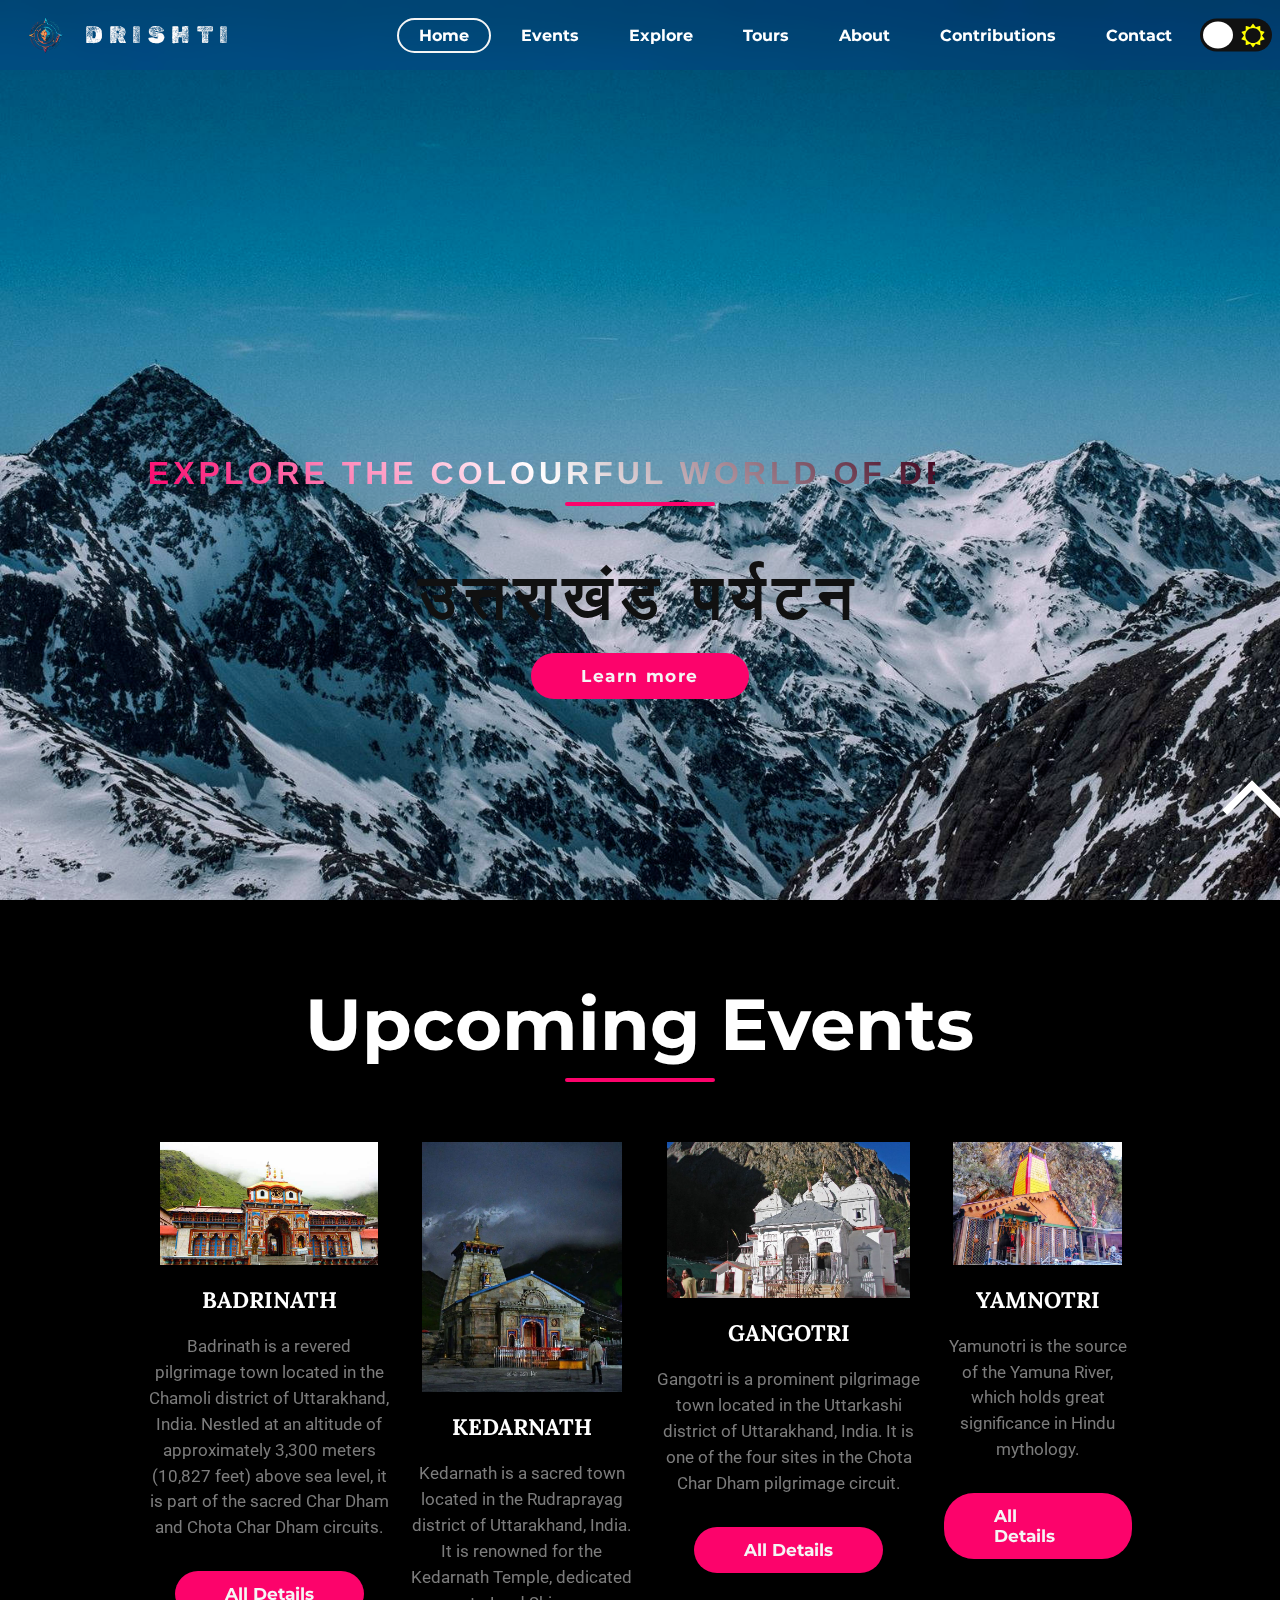
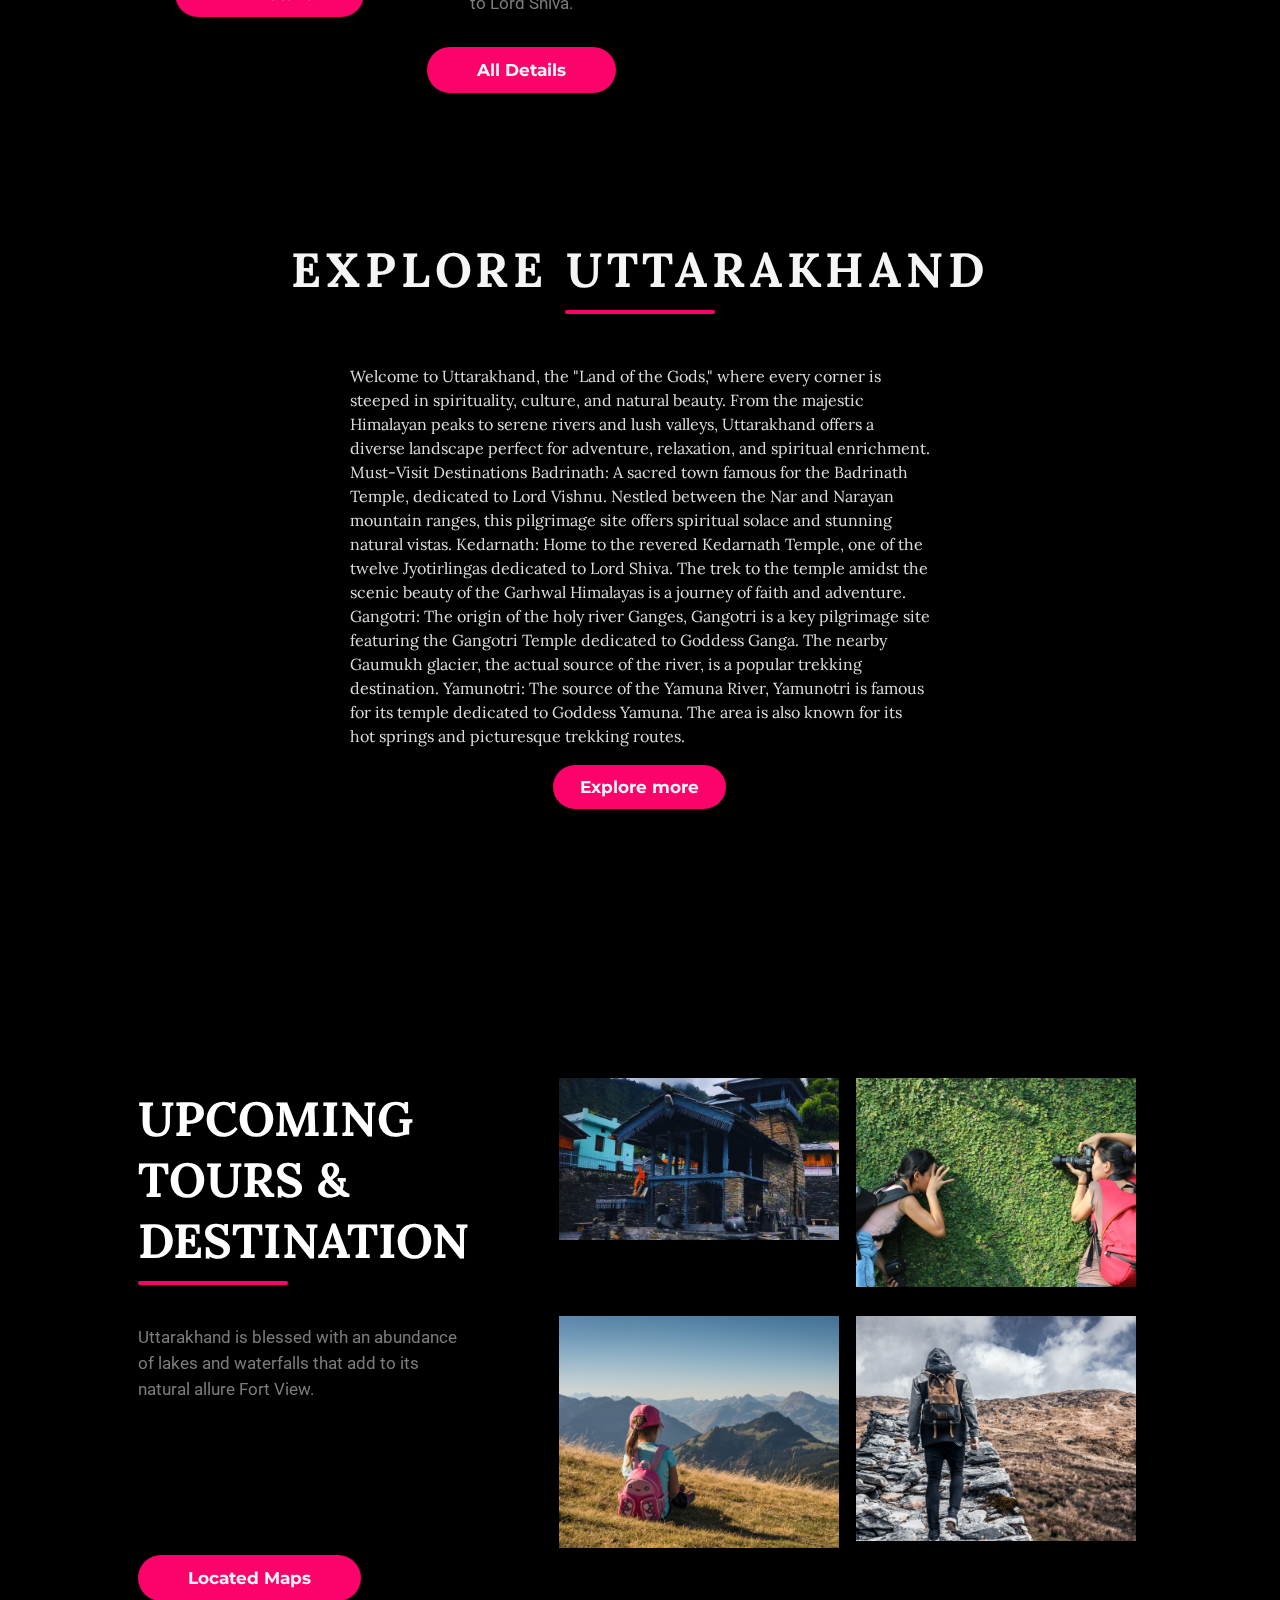
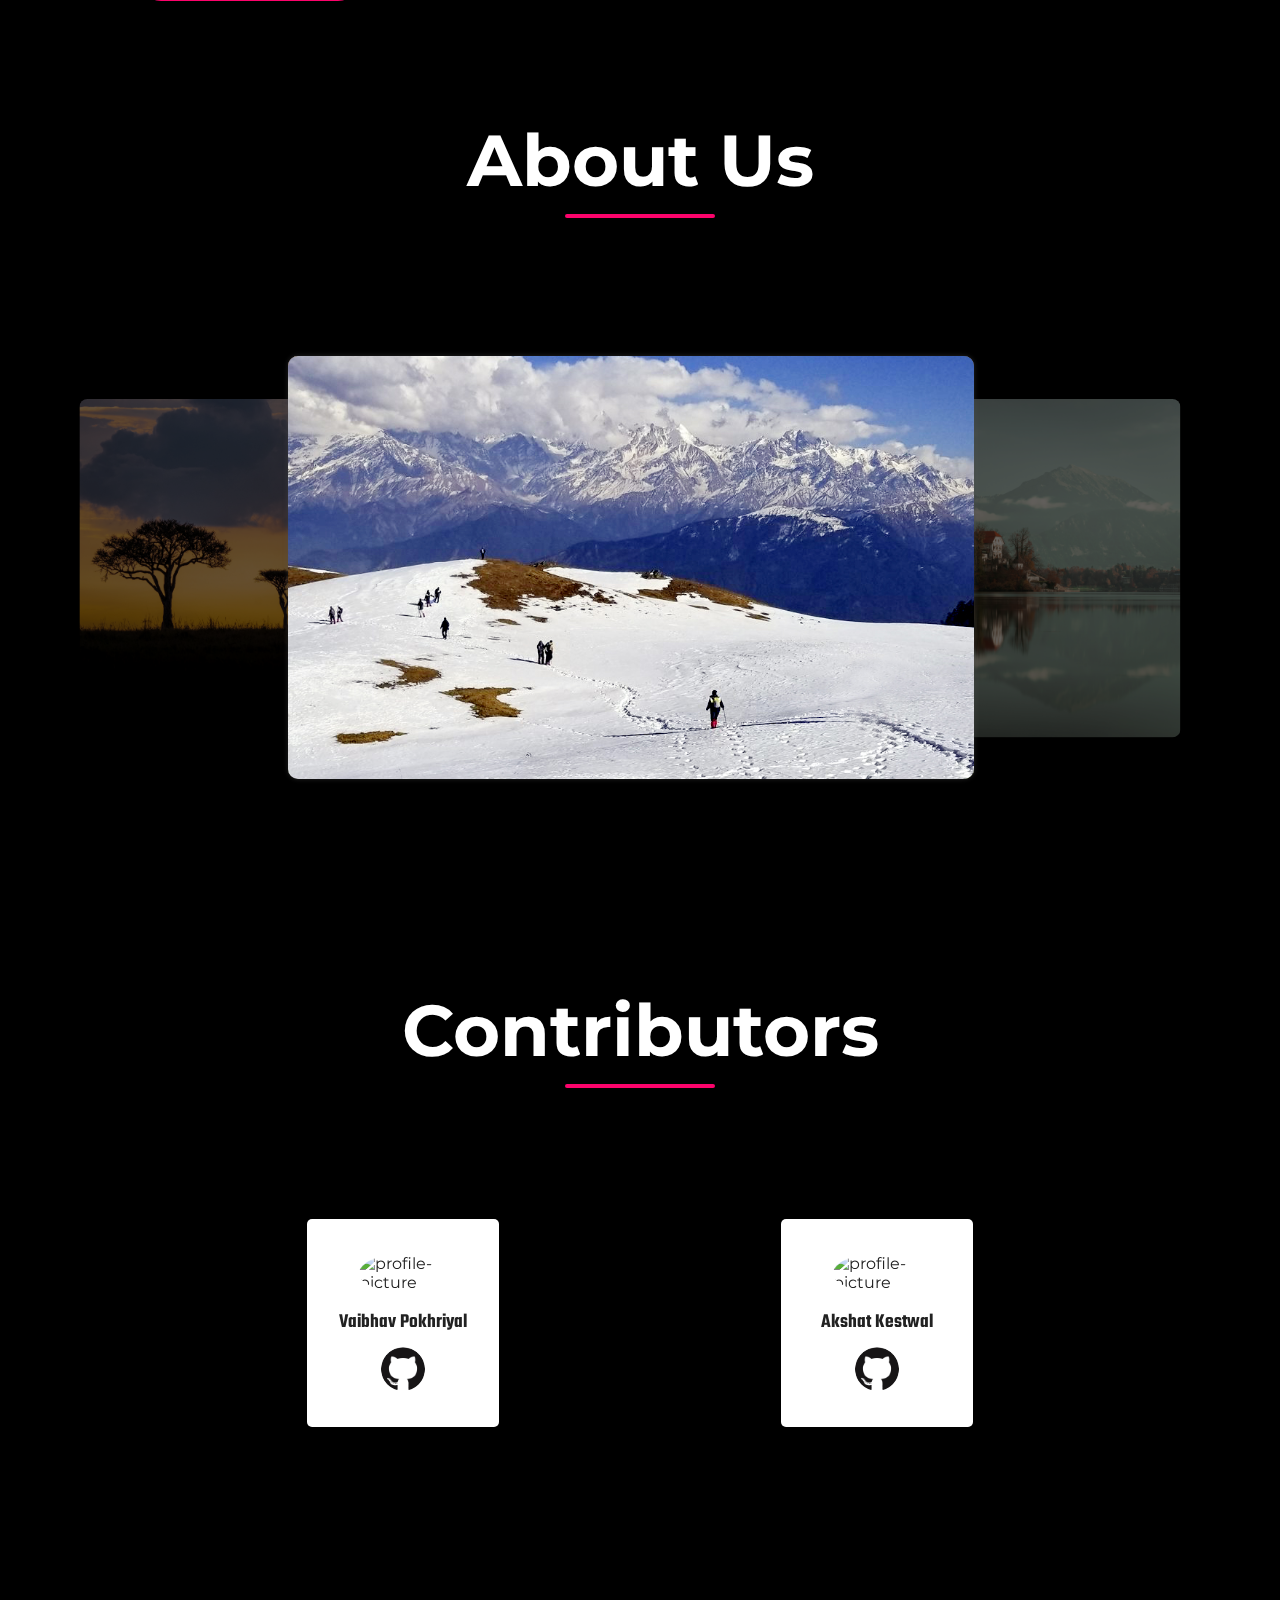
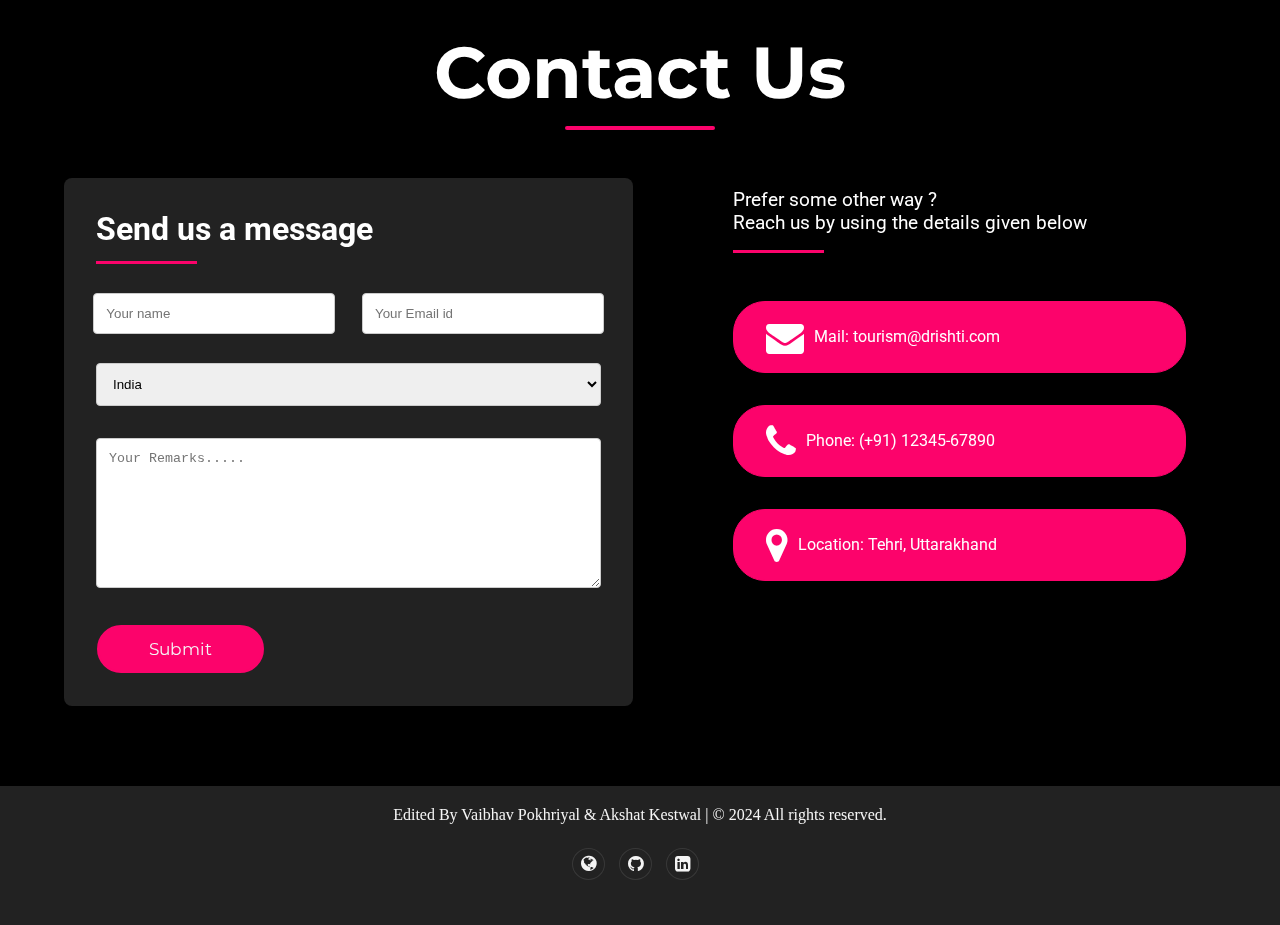
==== commit 1d0bb9d3: "change" ====
--- a/tourism-website-main/index.html
+++ b/tourism-website-main/index.html
@@ -109,37 +109,34 @@
                 <div class="row">
                     <article class="card col">
                         <img class="card-img" src="./img/img1.jfif" />
-                        <h4 class="dark">Everest camp trek</h4>
+                        <h4 class="dark">BADRINATH </h4>
                         <p class="font-color">
-                            Everest base camp trek is without a doubt, one of
-                            the most renowned travel destinations in the world.
+                           
+Badrinath is a revered pilgrimage town located in the Chamoli district of Uttarakhand, India. Nestled at an altitude of approximately 3,300 meters (10,827 feet) above sea level, it is part of the sacred Char Dham and Chota Char Dham circuits. 
                         </p>
                         <a href="#" class="ctn">All Details</a>
                     </article>
                     <article class="card col">
                         <img class="card-img" src="./img/img2.jfif" />
-                        <h4 class="dark">Everest camp trek</h4>
+                        <h4 class="dark">KEDARNATH</h4>
                         <p class="font-color">
-                            Everest base camp trek is without a doubt, one of
-                            the most renowned travel destinations in the world.
+                            Kedarnath is a sacred town located in the Rudraprayag district of Uttarakhand, India. It is renowned for the Kedarnath Temple, dedicated to Lord Shiva.
                         </p>
                         <a href="#" class="ctn">All Details</a>
                     </article>
                     <article class="card col">
                         <img src="./img/img3.jfif" />
-                        <h4 class="dark">Walking holidays</h4>
+                        <h4 class="dark">GANGOTRI</h4>
                         <p class="font-color">
-                            Join small guided group walks, enjoy a challenging
-                            trek, or a luxury private guided walk which can be
-                            made especially for you.
+                            Gangotri is a prominent pilgrimage town located in the Uttarkashi district of Uttarakhand, India. It is one of the four sites in the Chota Char Dham pilgrimage circuit.
                         </p>
                         <a href="#" class="ctn">All Details</a>
                     </article>
                     <article class="card col">
                         <img src="./img/img4.jfif" />
-                        <h4 class="dark">Andaman Beaches</h4>
+                        <h4 class="dark">YAMNOTRI</h4>
                         <p class="font-color">
-                            चार धाम यात्रा को "चार धामों" की यात्रा के रूप में जाना जाता है, यह हिंदू धर्म में एक महत्वपूर्ण तीर्थ यात्रा है, जो भारत के उत्तराखंड राज्य में स्थित है। इसमें चार पवित्र स्थलों की यात्रा शामिल है, जिनमें से प्रत्येक एक अलग देवता को समर्पित है। हिंदू धर्म में चार धाम स्थलों को अत्यधिक पूजनीय माना जाता है, और माना जाता है कि इस तीर्थ यात्रा को करने से आत्मा शुद्ध होती है और आध्यात्मिक मोक्ष की प्राप्ति होती है। उत्तराखंड के चार धाम यमुनोत्री , गंगोत्री , केदारनाथ और बद्रीनाथ हैं ।
+                            Yamunotri is the source of the Yamuna River, which holds great significance in Hindu mythology.
                         </p>
                         <a href="#" class="ctn">All Details</a>
                     </article>
@@ -154,7 +151,16 @@
                 <h1>EXPLORE UTTARAKHAND </h1>
                 <div class="line"></div>
                 <p>
-                    चार धाम यात्रा को "चार धामों" की यात्रा के रूप में जाना जाता है, यह हिंदू धर्म में एक महत्वपूर्ण तीर्थ यात्रा है, जो भारत के उत्तराखंड राज्य में स्थित है। इसमें चार पवित्र स्थलों की यात्रा शामिल है, जिनमें से प्रत्येक एक अलग देवता को समर्पित है। हिंदू धर्म में चार धाम स्थलों को अत्यधिक पूजनीय माना जाता है, और माना जाता है कि इस तीर्थ यात्रा को करने से आत्मा शुद्ध होती है और आध्यात्मिक मोक्ष की प्राप्ति होती है। उत्तराखंड के चार धाम यमुनोत्री , गंगोत्री , केदारनाथ और बद्रीनाथ हैं ।
+                    Welcome to Uttarakhand, the "Land of the Gods," where every corner is steeped in spirituality, culture, and natural beauty. From the majestic Himalayan peaks to serene rivers and lush valleys, Uttarakhand offers a diverse landscape perfect for adventure, relaxation, and spiritual enrichment.
+
+                    Must-Visit Destinations
+                    Badrinath: A sacred town famous for the Badrinath Temple, dedicated to Lord Vishnu. Nestled between the Nar and Narayan mountain ranges, this pilgrimage site offers spiritual solace and stunning natural vistas.
+                    
+                    Kedarnath: Home to the revered Kedarnath Temple, one of the twelve Jyotirlingas dedicated to Lord Shiva. The trek to the temple amidst the scenic beauty of the Garhwal Himalayas is a journey of faith and adventure.
+                    
+                    Gangotri: The origin of the holy river Ganges, Gangotri is a key pilgrimage site featuring the Gangotri Temple dedicated to Goddess Ganga. The nearby Gaumukh glacier, the actual source of the river, is a popular trekking destination.
+                    
+                    Yamunotri: The source of the Yamuna River, Yamunotri is famous for its temple dedicated to Goddess Yamuna. The area is also known for its hot springs and picturesque trekking routes.
                 </p>
                 <a href="#" class="ctn">Explore more</a>
             </div>
@@ -202,15 +208,27 @@
                         <input type="radio" name="slider" id="item-1" checked />
                         <input type="radio" name="slider" id="item-2" />
                         <input type="radio" name="slider" id="item-3" />
+                        <input type="radio" name="slider" id="item-4" />
+                        <input type="radio" name="slider" id="item-5" />
+                        <input type="radio" name="slider" id="item-6" />
                         <div class="cards">
                             <label class="cardt" for="item-1" id="col-img-1">
-                                <img src="./img/carousel-img4.jpg" />
+                                <img src="./img/carousel-img69.png" />
                             </label>
                             <label class="cardt" for="item-2" id="col-img-2">
                                 <img src="./img/carousel-img5.jpg" />
                             </label>
                             <label class="cardt" for="item-3" id="col-img-3">
-                                <img src="./img/carousel-img6.jpg" />
+                                <img src="./img/carousel-img4.jpg" />
+                            </label>
+                            <label class="cardt" for="item-4" id="col-img-4">
+                                <img src="./img/carousel-img3.jpg" />
+                            </label>
+                            <label class="cardt" for="item-5" id="col-img-5">
+                                <img src="./img/carousel-img2.jpg" />
+                            </label>
+                            <label class="cardt" for="item-6" id="col-img-6">
+                                <img src="./img/carousel-img1.jpg" />
                             </label>
                             
                         </div>
--- a/tourism-website-main/css/style.css
+++ b/tourism-website-main/css/style.css
@@ -42,7 +42,7 @@
 }
 
 span {
-  color: #7c7c7c;
+  color: #722c2c;
   padding: 0px 40px;
 }
 
@@ -72,7 +72,7 @@
 }
 
 ::-webkit-scrollbar-thumb {
-  background: gray;
+  background: rgb(128, 128, 128);
   border-radius: 10px;
 }
 
@@ -145,7 +145,7 @@
 .header-content {
   font-family: var(--ff-lora);
   letter-spacing: 0.5rem;
-  color: whitesmoke;
+  color: #111;
   text-align: center;
   z-index: 1;
   padding: 4rem;
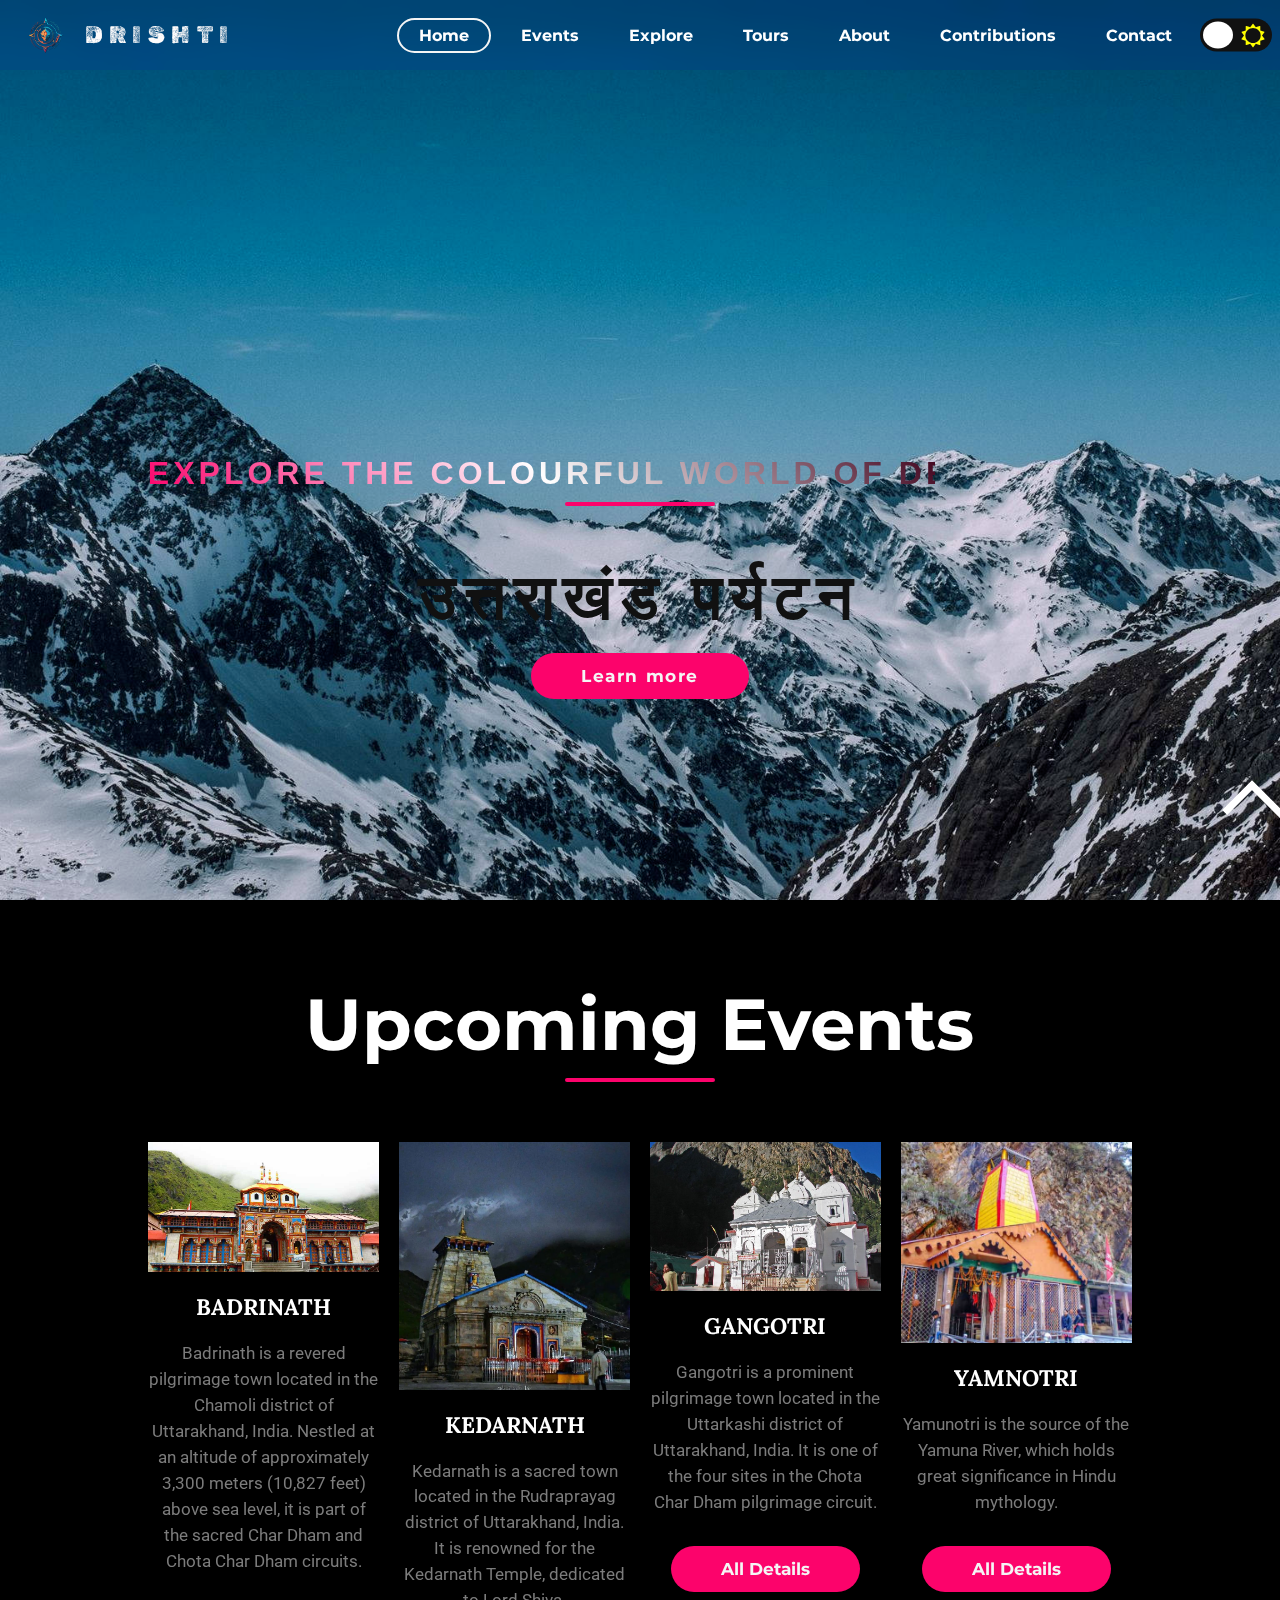
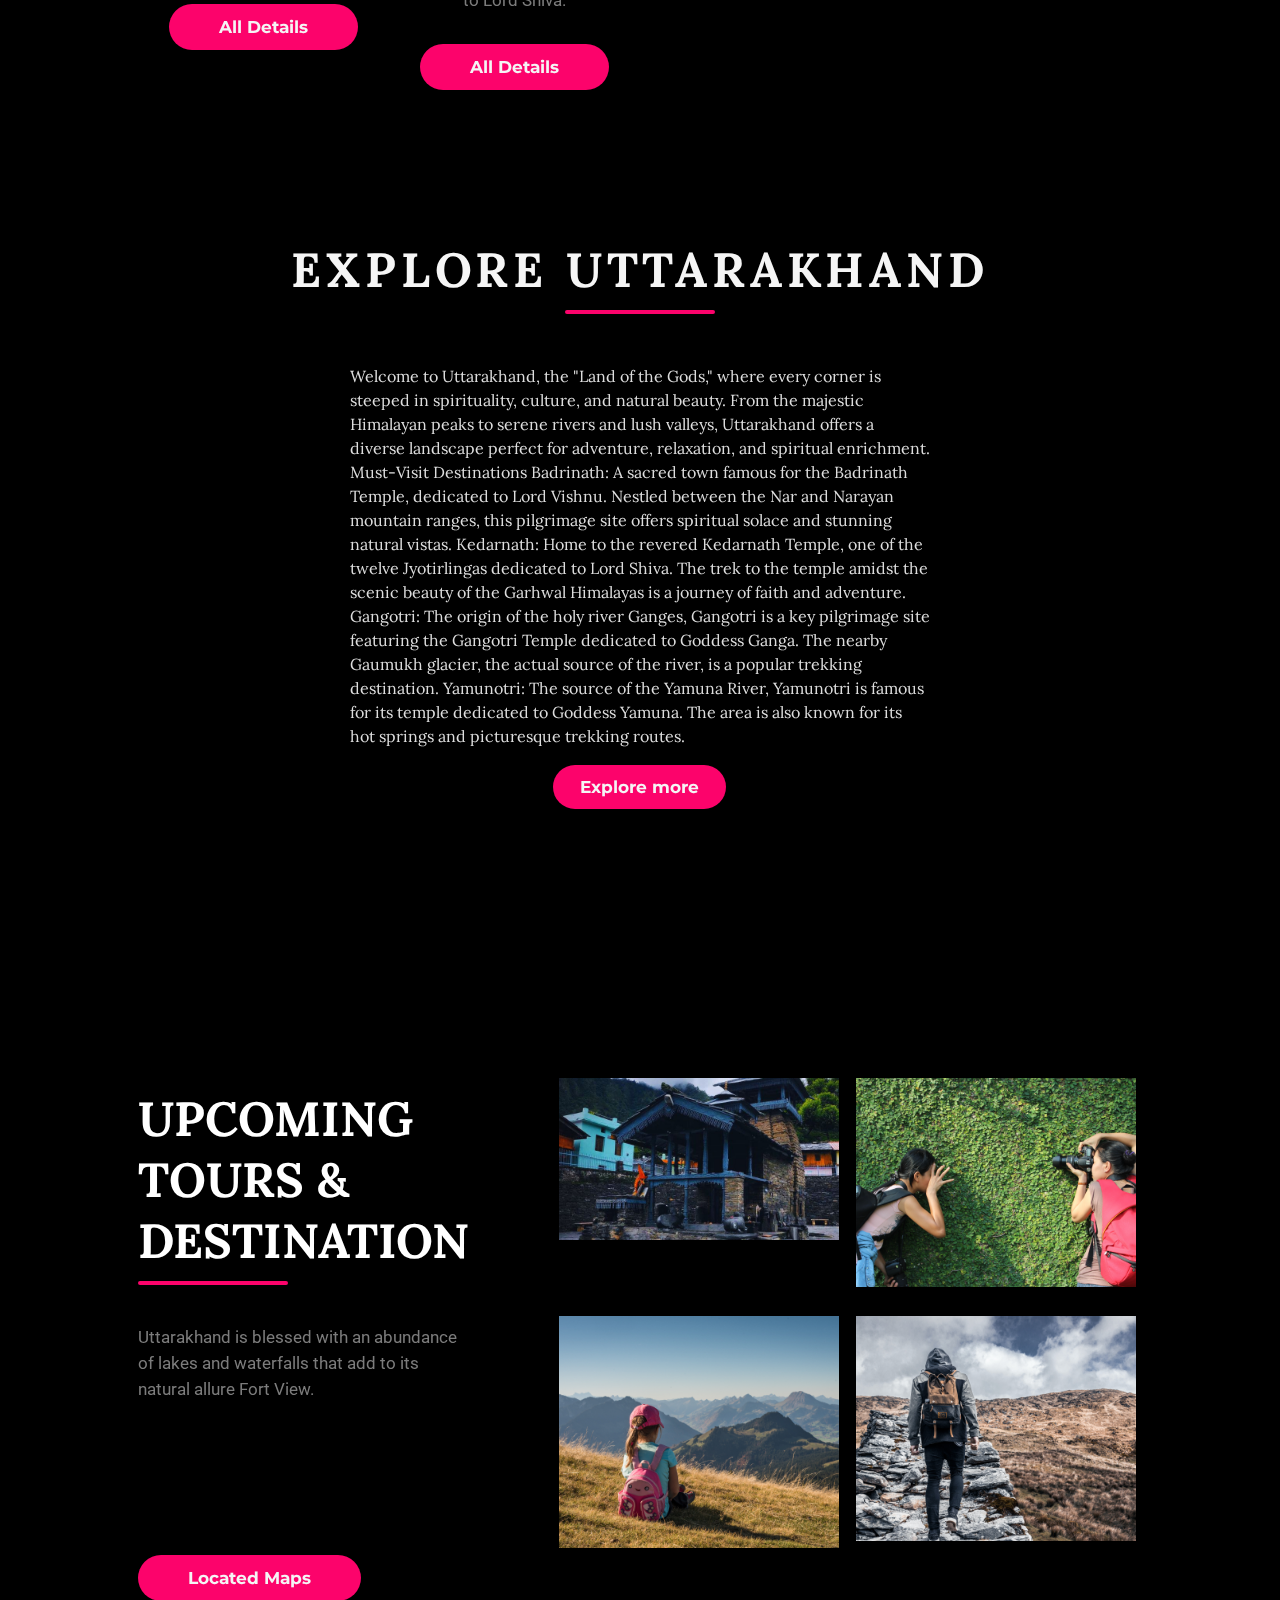
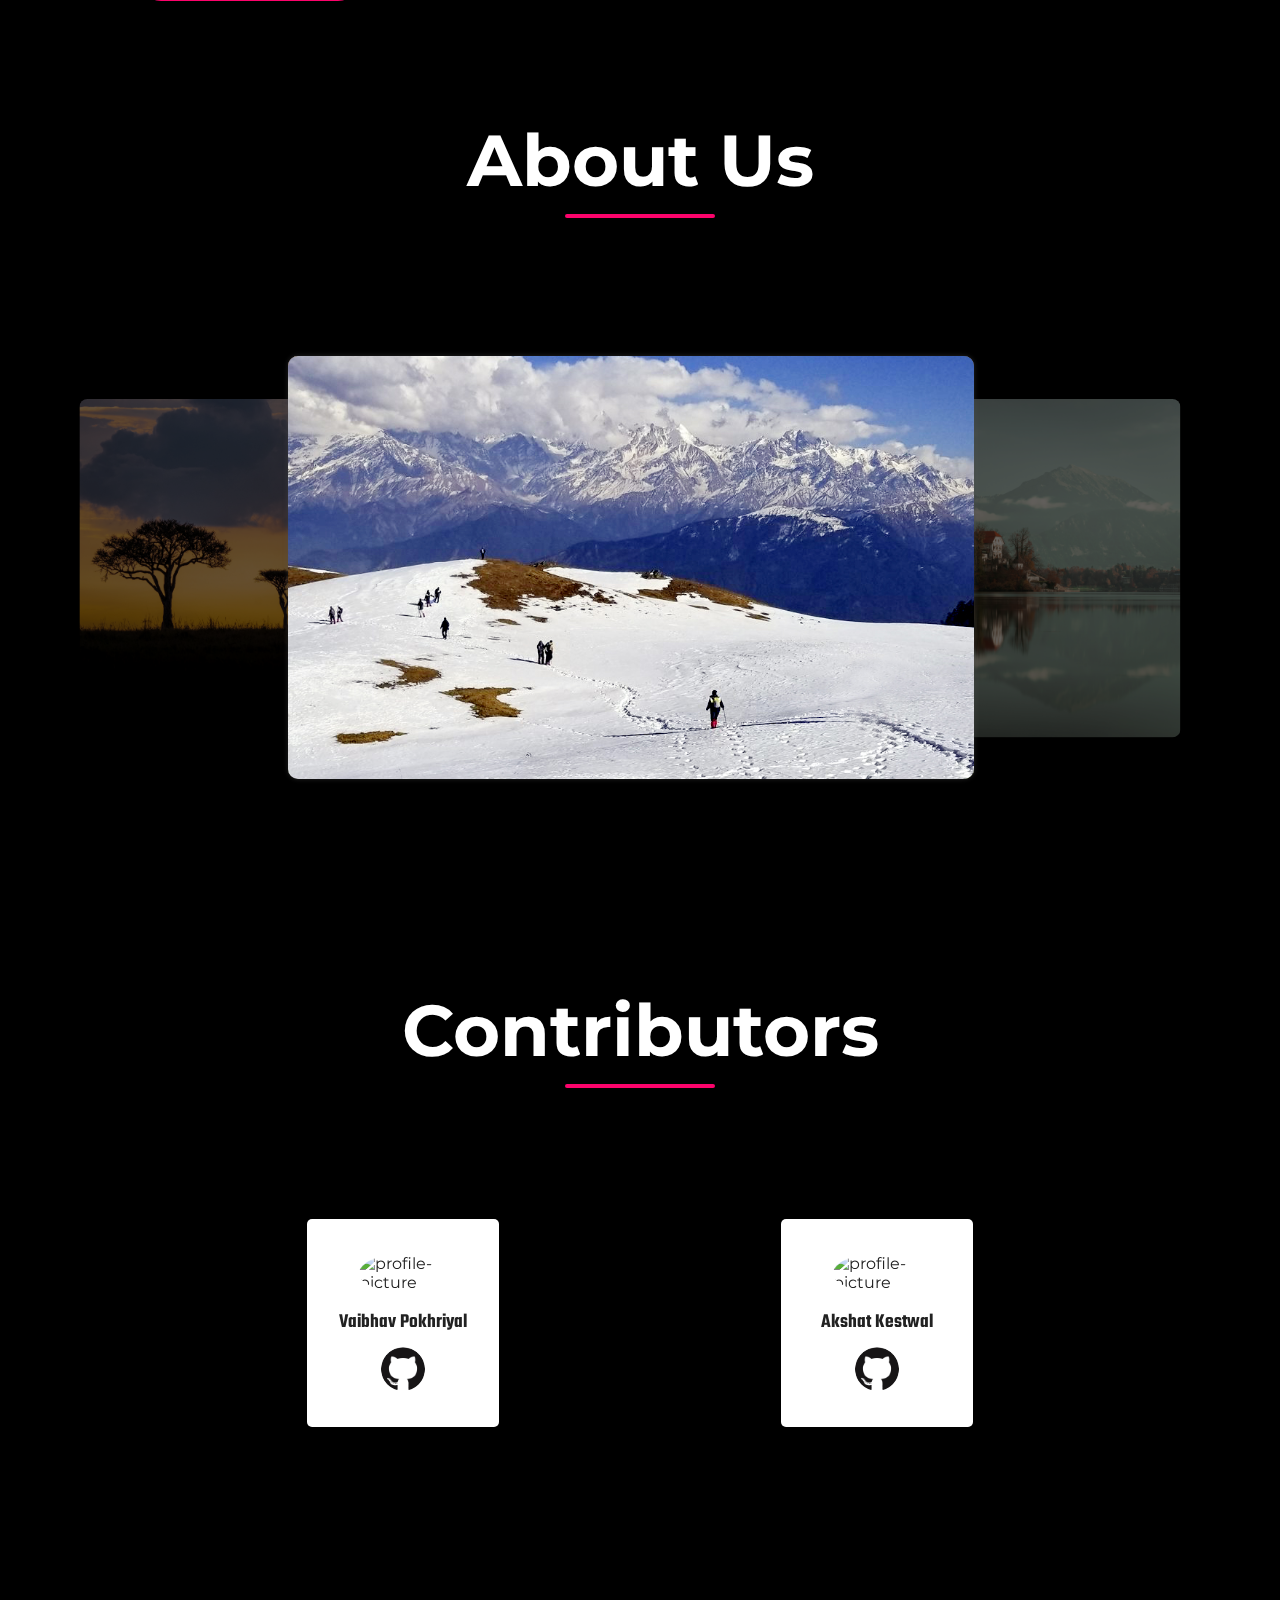
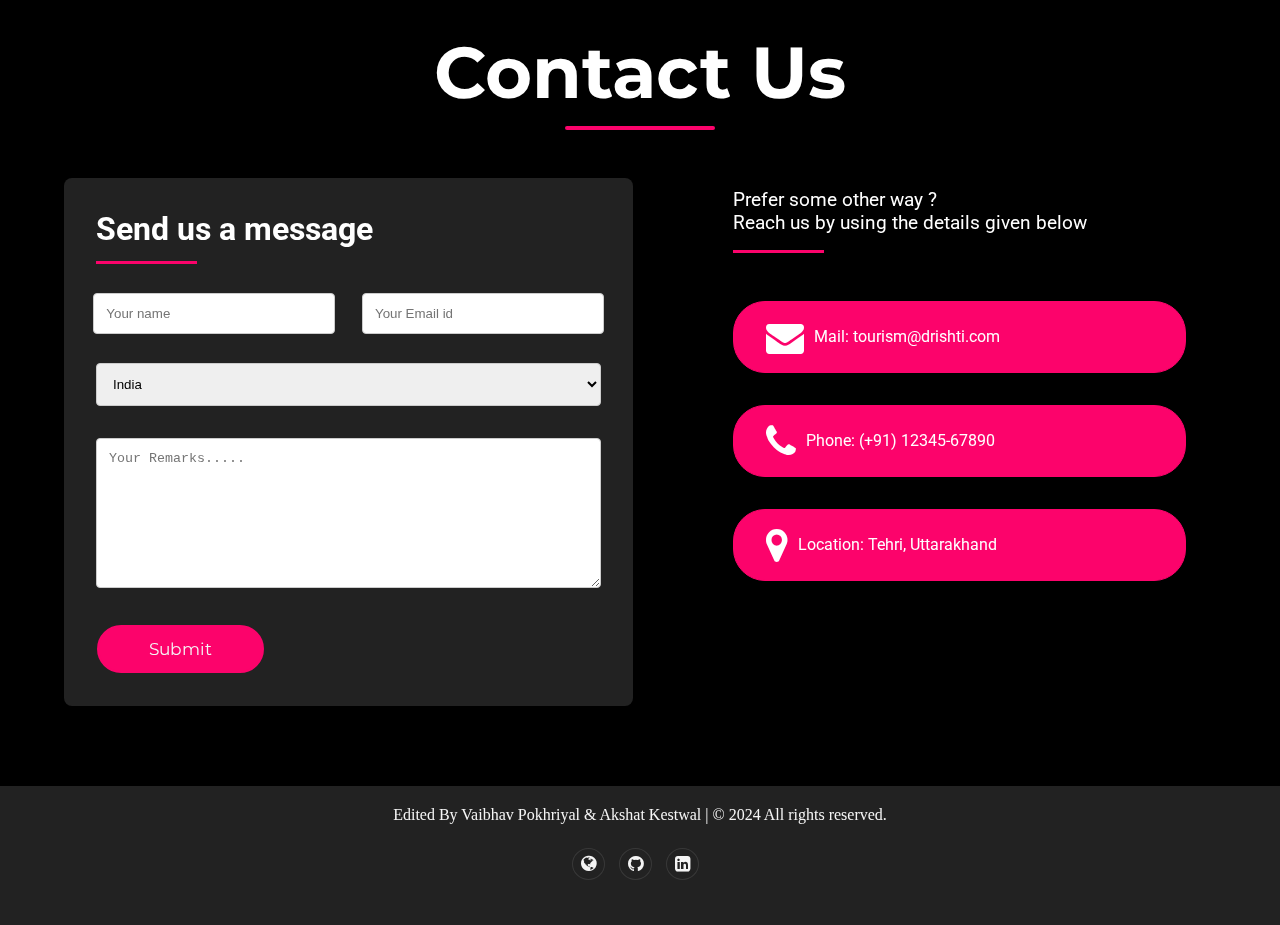
==== commit 6a34ce8b: "Update index.html" ====
--- a/tourism-website-main/index.html
+++ b/tourism-website-main/index.html
@@ -108,7 +108,7 @@
                 </div>
                 <div class="row">
                     <article class="card col">
-                        <img class="card-img" src="./img/img1.jfif" />
+                        <img class="card-img" src="./img/img1.jfif"  style="height: 27.5vh; width: 45vw; object-fit: cover; " />
                         <h4 class="dark">BADRINATH </h4>
                         <p class="font-color">
                            
@@ -117,7 +117,7 @@
                         <a href="#" class="ctn">All Details</a>
                     </article>
                     <article class="card col">
-                        <img class="card-img" src="./img/img2.jfif" />
+                        <img class="card-img" src="./img/img2.jfif"  style="height: 27.5vh; width: 45vw; object-fit: cover; " />
                         <h4 class="dark">KEDARNATH</h4>
                         <p class="font-color">
                             Kedarnath is a sacred town located in the Rudraprayag district of Uttarakhand, India. It is renowned for the Kedarnath Temple, dedicated to Lord Shiva.
@@ -125,7 +125,7 @@
                         <a href="#" class="ctn">All Details</a>
                     </article>
                     <article class="card col">
-                        <img src="./img/img3.jfif" />
+                        <img src="./img/img3.jfif"  style="height: 27.5vh; width: 45vw; object-fit: cover; " />
                         <h4 class="dark">GANGOTRI</h4>
                         <p class="font-color">
                             Gangotri is a prominent pilgrimage town located in the Uttarkashi district of Uttarakhand, India. It is one of the four sites in the Chota Char Dham pilgrimage circuit.
@@ -133,7 +133,7 @@
                         <a href="#" class="ctn">All Details</a>
                     </article>
                     <article class="card col">
-                        <img src="./img/img4.jfif" />
+                        <img src="./img/img4.jfif"  style="height: 27.5vh; width: 45vw; object-fit: cover; " />
                         <h4 class="dark">YAMNOTRI</h4>
                         <p class="font-color">
                             Yamunotri is the source of the Yamuna River, which holds great significance in Hindu mythology.
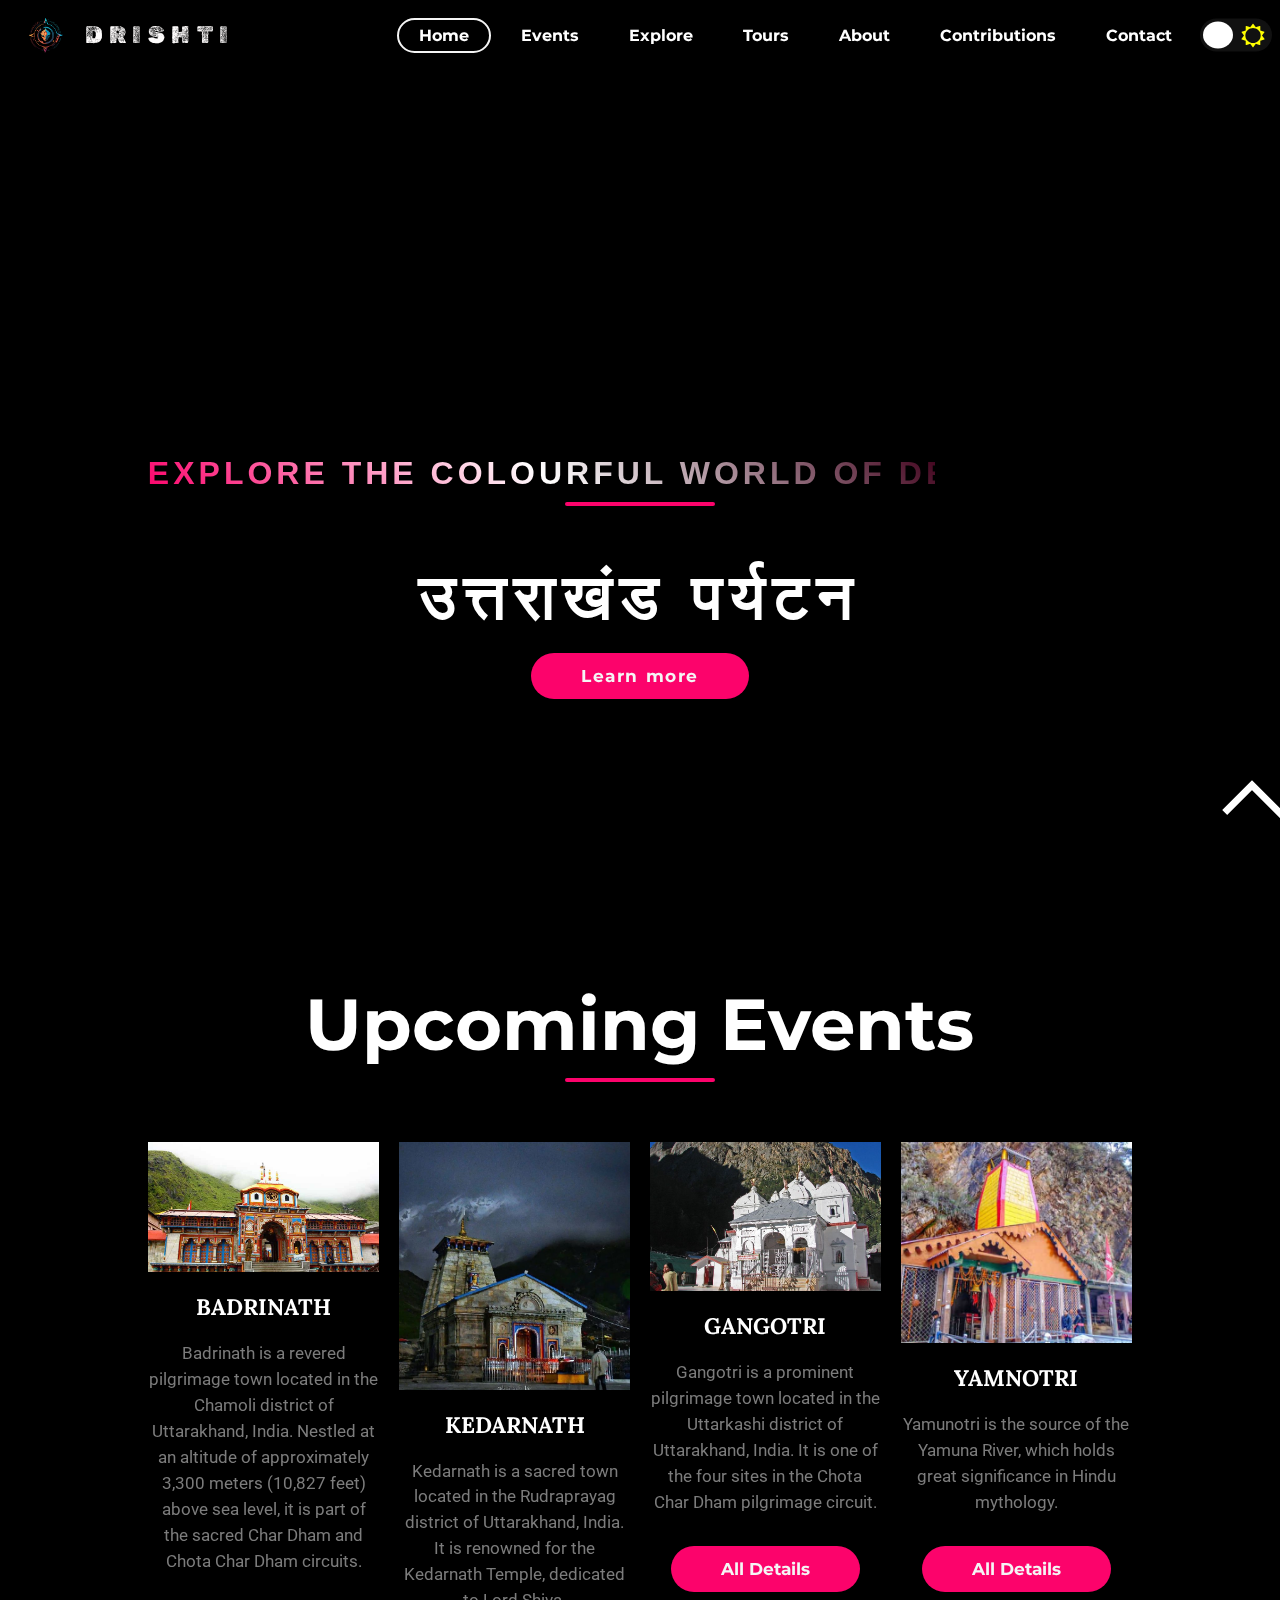
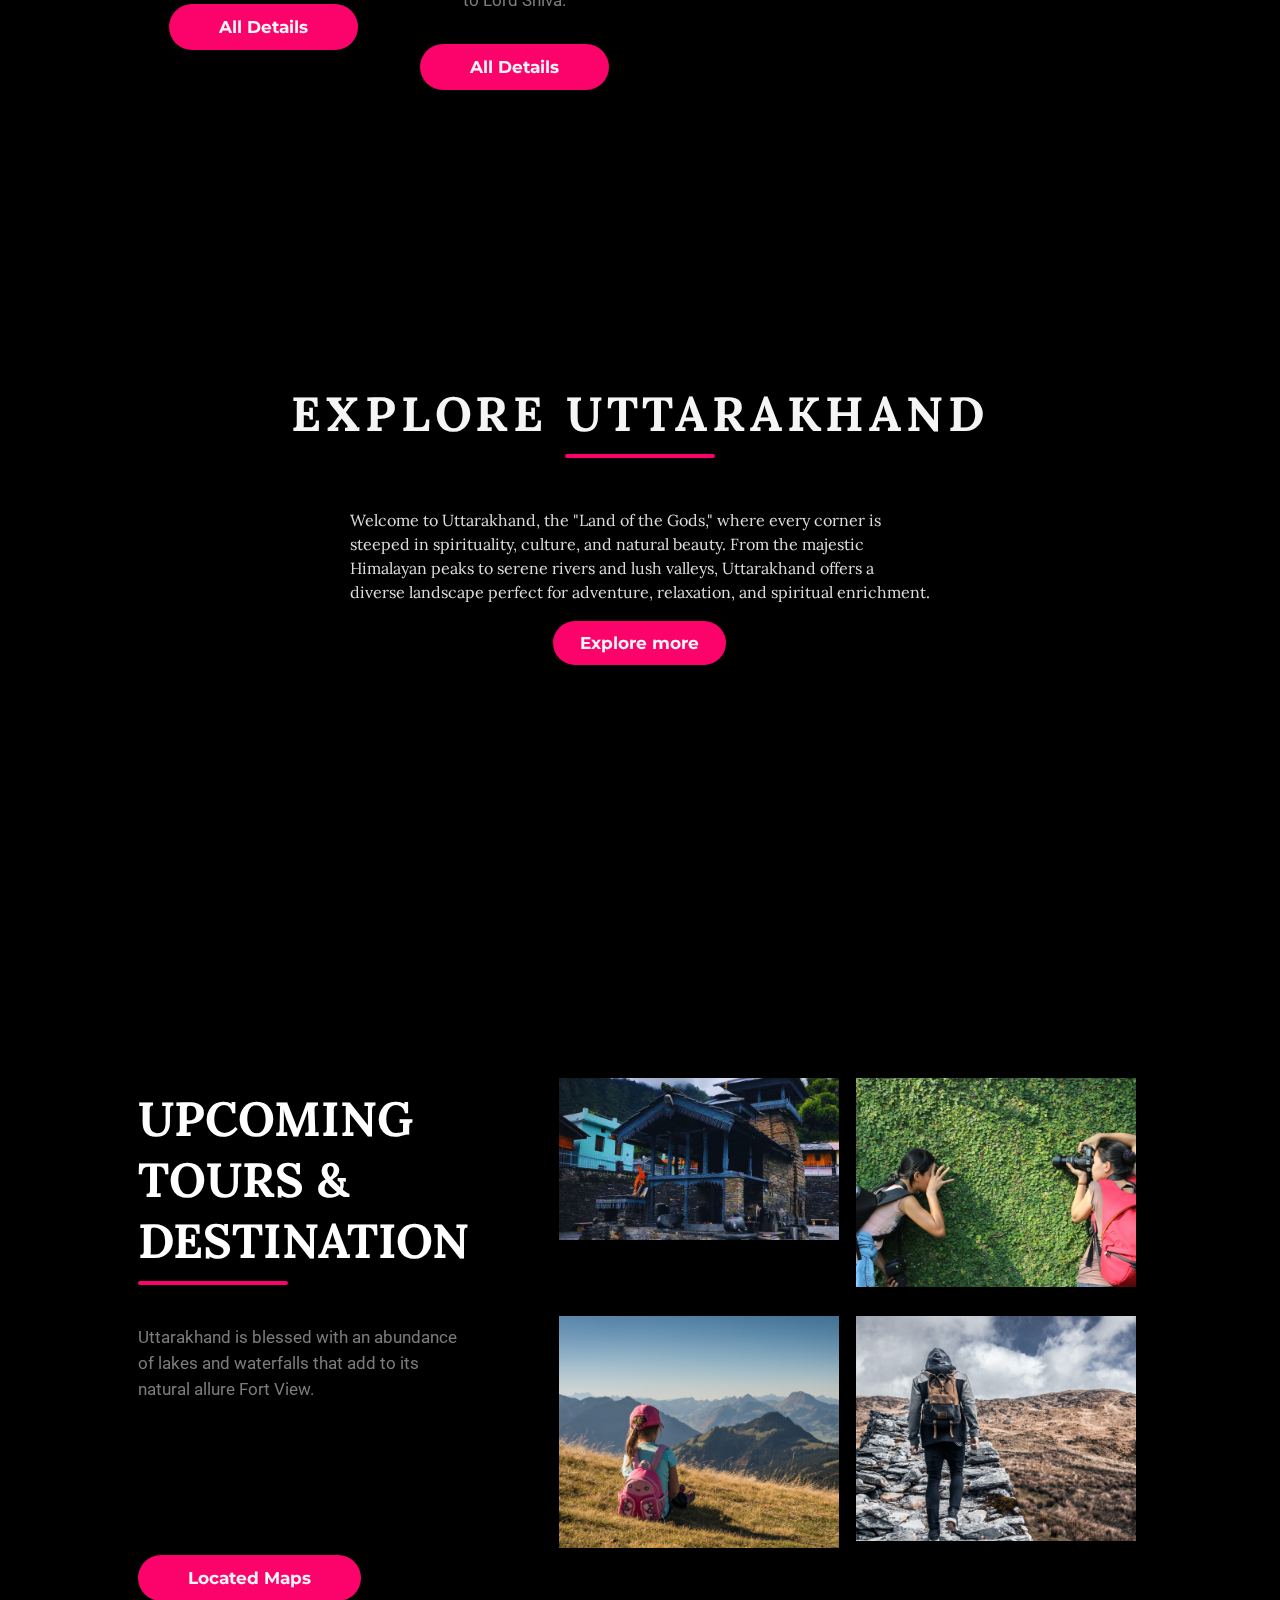
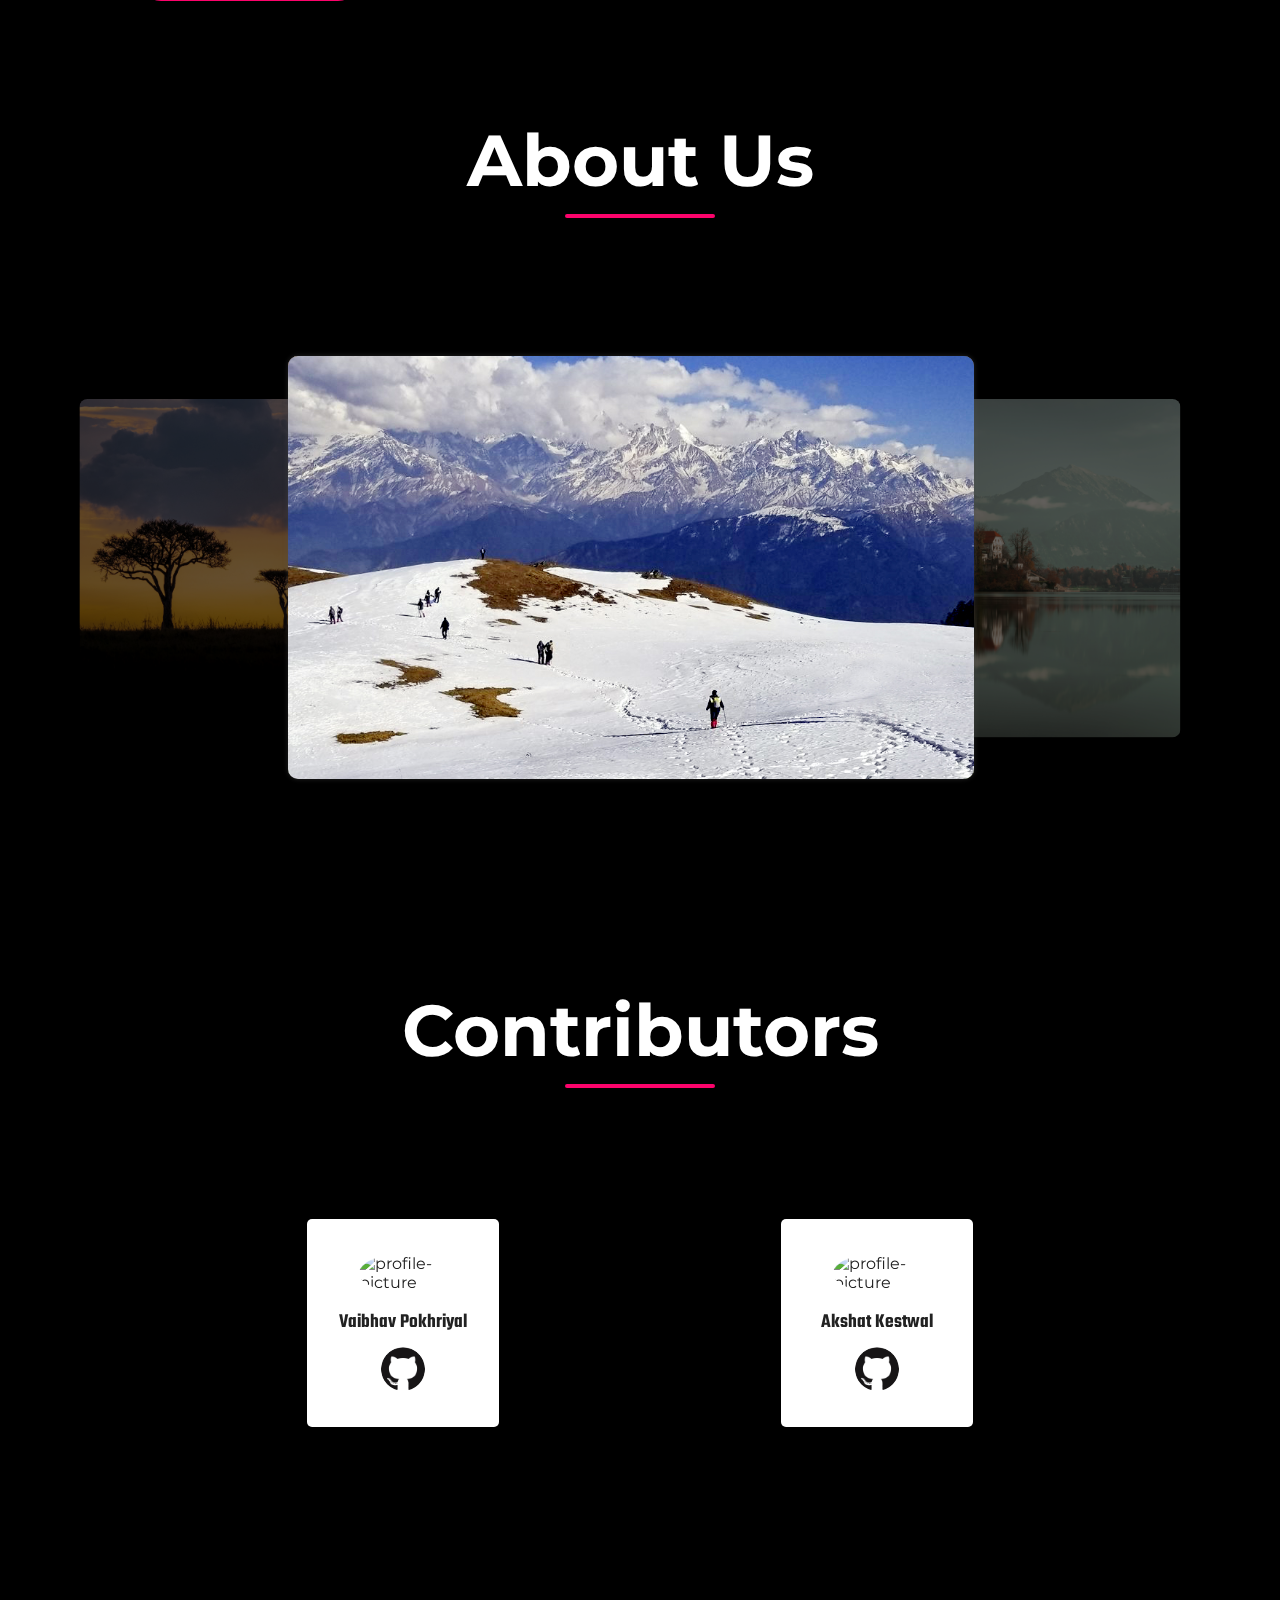
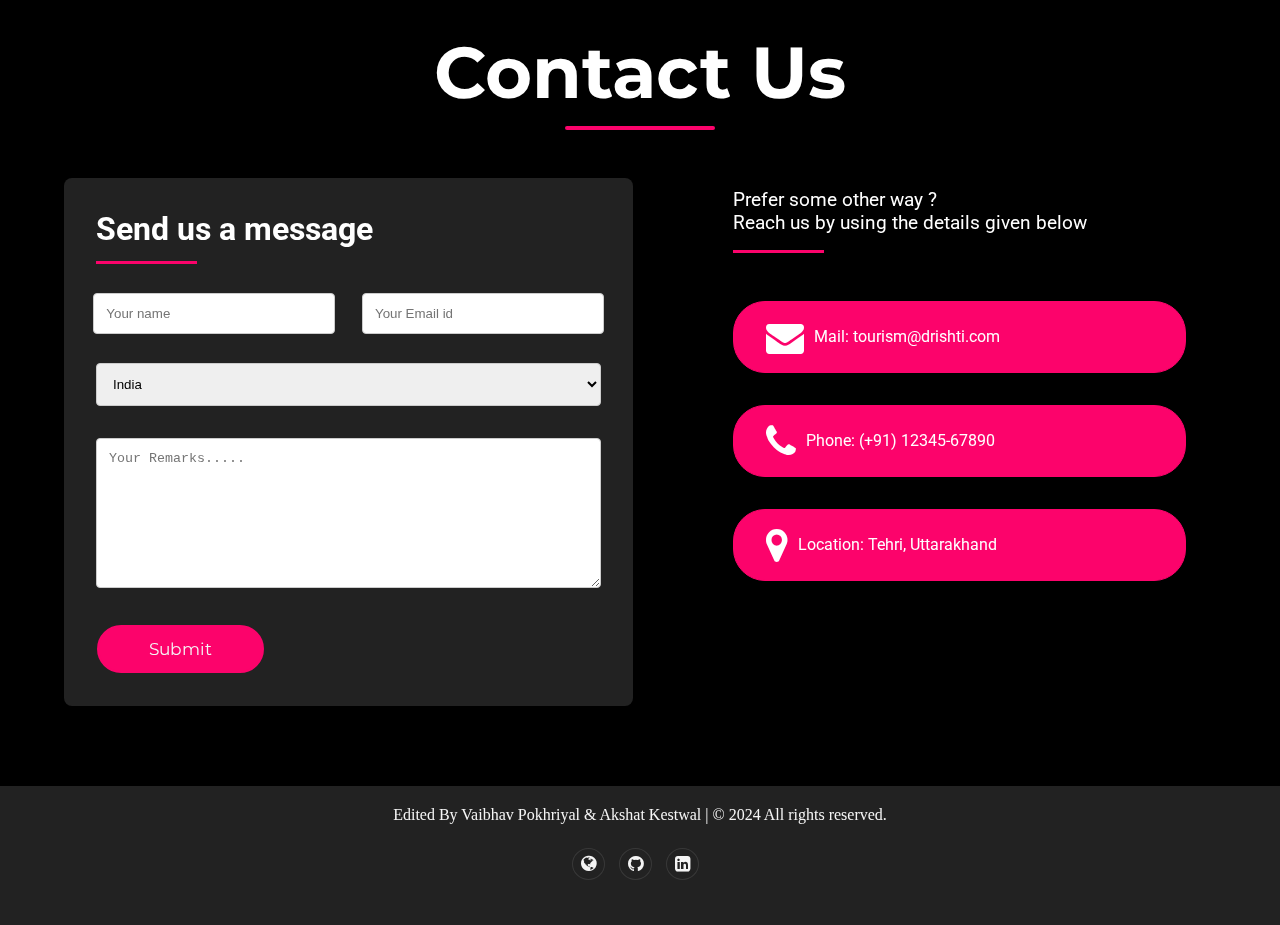
==== commit 47af2bca: "Update index.html" ====
--- a/tourism-website-main/index.html
+++ b/tourism-website-main/index.html
@@ -153,15 +153,7 @@
                 <p>
                     Welcome to Uttarakhand, the "Land of the Gods," where every corner is steeped in spirituality, culture, and natural beauty. From the majestic Himalayan peaks to serene rivers and lush valleys, Uttarakhand offers a diverse landscape perfect for adventure, relaxation, and spiritual enrichment.
 
-                    Must-Visit Destinations
-                    Badrinath: A sacred town famous for the Badrinath Temple, dedicated to Lord Vishnu. Nestled between the Nar and Narayan mountain ranges, this pilgrimage site offers spiritual solace and stunning natural vistas.
-                    
-                    Kedarnath: Home to the revered Kedarnath Temple, one of the twelve Jyotirlingas dedicated to Lord Shiva. The trek to the temple amidst the scenic beauty of the Garhwal Himalayas is a journey of faith and adventure.
-                    
-                    Gangotri: The origin of the holy river Ganges, Gangotri is a key pilgrimage site featuring the Gangotri Temple dedicated to Goddess Ganga. The nearby Gaumukh glacier, the actual source of the river, is a popular trekking destination.
-                    
-                    Yamunotri: The source of the Yamuna River, Yamunotri is famous for its temple dedicated to Goddess Yamuna. The area is also known for its hot springs and picturesque trekking routes.
-                </p>
+                    </p>
                 <a href="#" class="ctn">Explore more</a>
             </div>
         </section>
--- a/tourism-website-main/css/style.css
+++ b/tourism-website-main/css/style.css
@@ -133,7 +133,7 @@
 header {
   width: 100vw;
   height: 100vh;
-  background-image: url("../img/bg.png");
+  background-image: url("../img/main e1.gif");
   background-position: bottom;
   background-attachment: fixed;
   background-size: cover;
@@ -145,11 +145,11 @@
 .header-content {
   font-family: var(--ff-lora);
   letter-spacing: 0.5rem;
-  color: #111;
+  color: white;
   text-align: center;
   z-index: 1;
   padding: 4rem;
-  margin-bottom: 150px;
+  margin-bottom: 150px
 }
 
 .header-content a {
--- a/tourism-website-main/css/responsive.css
+++ b/tourism-website-main/css/responsive.css
@@ -12,11 +12,11 @@
 }
 @media screen and (max-width: 1130px) {
   .menu-btn {
-    display: block;
+    display: block
   }
 
   .navbar {
-    padding: 45px;
+    padding: 45px
   }
 
   .logo {
